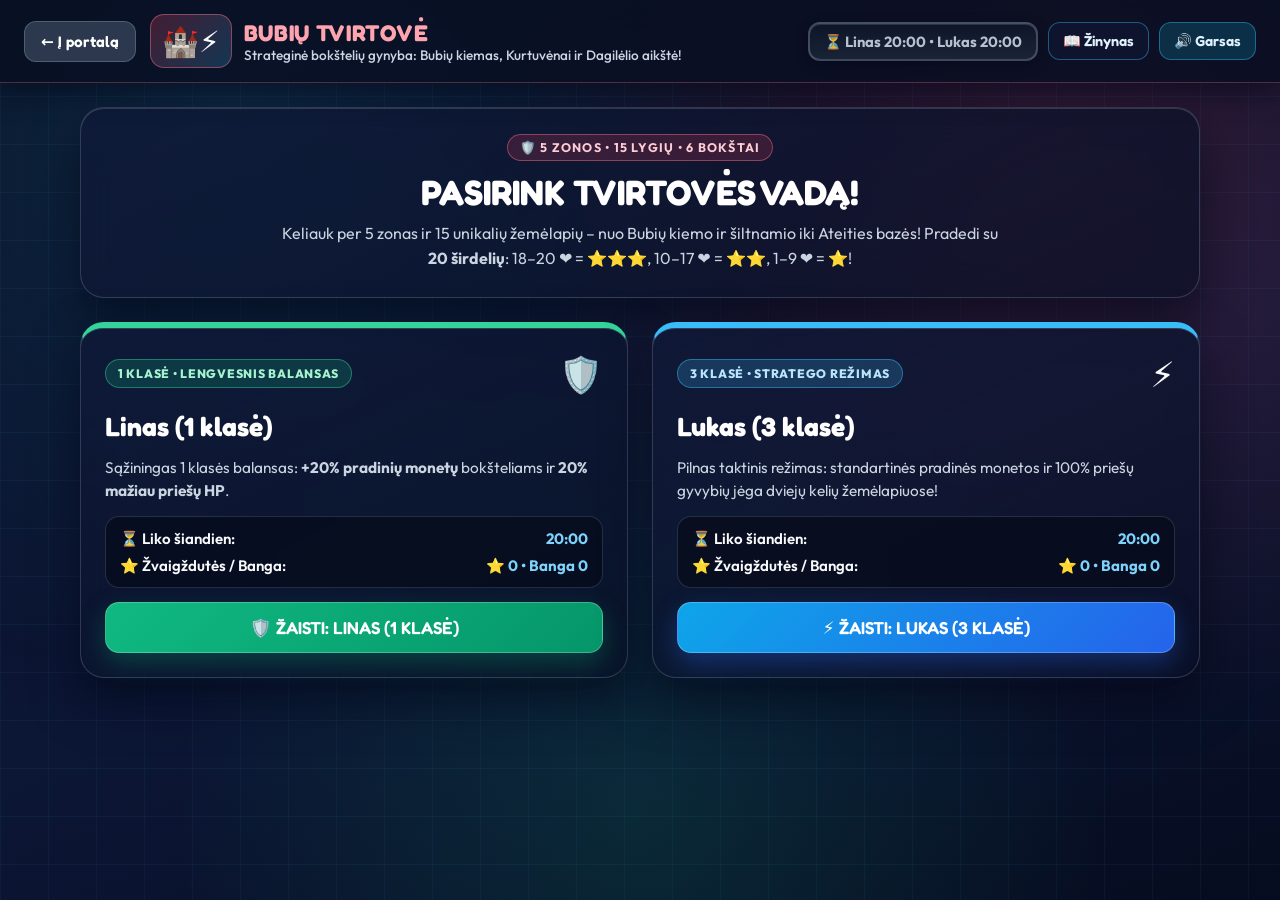
==== games/gynyba/index.html @ 4af69111 "Add illustrated SVG sprites for all towers and enemies, add manual Next button in edu tasks" ====
<!DOCTYPE html>
<html lang="lt">
<head>
  <meta charset="UTF-8" />
  <meta name="viewport" content="width=device-width, initial-scale=1.0" />
  <meta name="theme-color" content="#070d20" />
  <script>
    (function () {
      if (typeof window !== 'undefined' && window.location && /\/games\/gynyba$/i.test(window.location.pathname)) {
        window.location.replace(window.location.pathname + '/' + window.location.search + window.location.hash);
      }
    })();
  </script>
  <title>Bubių Tvirtovė – Bokštelių Gynyba</title>
  <link rel="preconnect" href="https://fonts.googleapis.com" />
  <link rel="preconnect" href="https://fonts.gstatic.com" crossorigin />
  <link href="https://fonts.googleapis.com/css2?family=Fredoka:wght@500;600;700&family=Outfit:wght@400;500;600;700;800&display=swap" rel="stylesheet" />
  <link rel="stylesheet" href="./style.css?v=20261121n" />
</head>
<body>
  <div class="td-bg-glow" aria-hidden="true"></div>

  <!-- ==================== VIRŠUTINĖ NAVIGACIJOS JUOSTA ==================== -->
  <header class="top-bar">
    <div class="top-bar-left">
      <a href="../../index.html" class="back-portal-btn">← Į portalą</a>
      <div class="game-brand">
        <span class="brand-icon" aria-hidden="true">🏰⚡</span>
        <div>
          <h1>BUBIŲ TVIRTOVĖ</h1>
          <span class="brand-sub">Strateginė bokštelių gynyba: Bubių kiemas, Kurtuvėnai ir Dagilėlio aikštė!</span>
        </div>
      </div>
    </div>

    <div class="top-bar-right">
      <div id="top-playtime-slot" class="top-playtime-slot"></div>
      <button id="btn-open-encyclopedia" class="top-action-pill" type="button" title="Atidaryti bokštų ir priešų žinyną">
        📖 Žinynas
      </button>
      <button id="btn-open-tech-top" class="top-action-pill tech-pill hidden" type="button" title="Atidaryti Išradimų medį">
        🔬 Išradimai (<span id="top-avail-stars">0</span>⭐)
      </button>
      <button id="btn-audio-toggle" class="audio-toggle-btn" type="button" aria-pressed="false" title="Įjungti arba išjungti garsą">
        🔊 Garsas
      </button>
      <div id="top-profile-pill" class="hud-pill hud-profile hidden">
        <span id="ui-active-profile">👤 Linas (1 klasė)</span>
      </div>
      <button id="btn-switch-profile" class="switch-profile-btn hidden" type="button">
        Keisti žaidėją
      </button>
    </div>
  </header>

  <main class="td-container">
    <div id="boot-error-banner" class="boot-error-banner hidden" role="alert"></div>
    <!-- ==================== 1. PROFILIO PASIRINKIMO EKRANAS ==================== -->
    <section id="screen-profiles" class="profiles-screen">
      <div class="hero-card glass-panel">
        <span class="hero-kicker">🛡️ 5 ZONOS • 15 LYGIŲ • 6 BOKŠTAI</span>
        <h2>PASIRINK TVIRTOVĖS VADĄ!</h2>
        <p class="hero-desc">
          Keliauk per 5 zonas ir 15 unikalių žemėlapių – nuo Bubių kiemo ir šiltnamio iki Ateities bazės!
          Pradedi su <strong>20 širdelių</strong>: 18–20 ❤️ = ⭐⭐⭐, 10–17 ❤️ = ⭐⭐, 1–9 ❤️ = ⭐!
        </p>
      </div>

      <div class="profiles-grid">
        <!-- LINAS (1 KLASĖ) -->
        <article class="profile-card card-linas glass-panel">
          <div class="profile-card-head">
            <span class="profile-chip chip-linas">1 KLASĖ • LENGVESNIS BALANSAS</span>
            <span class="profile-avatar" aria-hidden="true">🛡️</span>
          </div>
          <h3>Linas (1 klasė)</h3>
          <p class="profile-desc">
            Sąžiningas 1 klasės balansas: <strong>+20% pradinių monetų</strong> bokšteliams ir <strong>20% mažiau priešų HP</strong>.
          </p>
          <div class="profile-stats">
            <div class="stat-row">
              <span>⏳ Liko šiandien:</span>
              <strong id="linas-time-left">20:00</strong>
            </div>
            <div class="stat-row">
              <span>⭐ Žvaigždutės / Banga:</span>
              <strong id="linas-save-stats">⭐ 0 • Banga 0</strong>
            </div>
          </div>
          <button id="btn-select-linas" class="select-profile-btn btn-linas" type="button">
            🛡️ ŽAISTI: LINAS (1 KLASĖ)
          </button>
        </article>

        <!-- LUKAS (3 KLASĖ) -->
        <article class="profile-card card-lukas glass-panel">
          <div class="profile-card-head">
            <span class="profile-chip chip-lukas">3 KLASĖ • STRATEGO REŽIMAS</span>
            <span class="profile-avatar" aria-hidden="true">⚡</span>
          </div>
          <h3>Lukas (3 klasė)</h3>
          <p class="profile-desc">
            Pilnas taktinis režimas: standartinės pradinės monetos ir 100% priešų gyvybių jėga dviejų kelių žemėlapiuose!
          </p>
          <div class="profile-stats">
            <div class="stat-row">
              <span>⏳ Liko šiandien:</span>
              <strong id="lukas-time-left">20:00</strong>
            </div>
            <div class="stat-row">
              <span>⭐ Žvaigždutės / Banga:</span>
              <strong id="lukas-save-stats">⭐ 0 • Banga 0</strong>
            </div>
          </div>
          <button id="btn-select-lukas" class="select-profile-btn btn-lukas" type="button">
            ⚡ ŽAISTI: LUKAS (3 KLASĖ)
          </button>
        </article>
      </div>
    </section>

    <!-- ==================== 2. KAMPANIJOS PASAULIO ŽEMĖLAPIS (15 LYGIŲ) ==================== -->
    <section id="screen-campaign" class="campaign-screen hidden">
      <div class="campaign-header glass-panel">
        <div>
          <span class="hero-kicker">🗺️ KAMPANIJOS ŽEMĖLAPIS • 5 ZONOS • 15 LYGIŲ</span>
          <h2>KELIONĖ NUO BUBIŲ KIEMO IKI ATEITIES BAZĖS</h2>
          <p class="campaign-sub">
            Įveik lygį ir atrakink naują kelio etapą įveikęs <strong>Žinių Vartus</strong>! Kiekvienos zonos 3-iajame lygyje laukia Bosas.
          </p>
        </div>
        <div class="campaign-summary-pills">
          <span class="battle-stat">⭐ Žvaigždutės: <strong id="campaign-total-stars">0 / 45</strong></span>
          <span class="battle-stat">🔓 Atrakinta: <strong id="campaign-unlocked-count">1 / 15</strong></span>
          <button id="btn-open-tech-tree" class="campaign-action-btn tech-btn" type="button">
            🔬 Išradimų medis (<span id="campaign-avail-stars">0</span> ⭐)
          </button>
          <button id="btn-open-encyclopedia-camp" class="campaign-action-btn" type="button">
            📖 Žinynas
          </button>
        </div>
      </div>

      <div id="campaign-zones-bar" class="campaign-zones-bar"></div>

      <div class="campaign-map-panel glass-panel">
        <div id="campaign-journey-map" class="campaign-journey-map">
          <svg id="campaign-svg-road" class="campaign-svg-road" viewBox="0 0 1000 520" preserveAspectRatio="none" aria-hidden="true">
            <defs>
              <linearGradient id="campRoadGrad" x1="0" y1="0" x2="1000" y2="0" gradientUnits="userSpaceOnUse">
                <stop offset="0%" stop-color="#4ade80"/>
                <stop offset="28%" stop-color="#38bdf8"/>
                <stop offset="52%" stop-color="#34d399"/>
                <stop offset="76%" stop-color="#fb7185"/>
                <stop offset="100%" stop-color="#fbbf24"/>
              </linearGradient>
            </defs>
            <!-- Zonos foninės sritys -->
            <rect x="0" y="0" width="225" height="520" fill="rgba(34, 197, 94, 0.08)"/>
            <rect x="225" y="0" width="215" height="520" fill="rgba(56, 189, 248, 0.08)"/>
            <rect x="440" y="0" width="210" height="520" fill="rgba(16, 185, 129, 0.08)"/>
            <rect x="650" y="0" width="185" height="520" fill="rgba(244, 63, 94, 0.08)"/>
            <rect x="835" y="0" width="165" height="520" fill="rgba(251, 191, 36, 0.09)"/>
            <path id="campaign-road-shadow" fill="none" stroke="rgba(2, 6, 23, 0.65)" stroke-width="18" stroke-linecap="round" stroke-linejoin="round"/>
            <path id="campaign-road-line" fill="none" stroke="url(#campRoadGrad)" stroke-width="8" stroke-linecap="round" stroke-linejoin="round" stroke-dasharray="14 10"/>
          </svg>
          <div id="campaign-nodes-layer" class="campaign-nodes-layer"></div>
        </div>
      </div>
    </section>

    <!-- ==================== 3. TAKTINIS ŽAIDIMO EKRANAS ==================== -->
    <section id="screen-game" class="game-screen hidden">
      <!-- Navigacija į kampaniją ir gyvas HUD -->
      <div class="map-selector-bar glass-panel">
        <div class="map-tabs">
          <button id="btn-back-campaign" class="secondary-action-btn" type="button">
            🗺️ Kampanijos žemėlapis
          </button>
          <span id="ui-active-level-badge" class="zone-active-chip">1 Zona • 6 bangos</span>
        </div>

        <div class="battle-hud">
          <span class="battle-stat stat-hearts" title="Likę širdelės ir žvaigždučių prognozė">
            ❤️ <strong id="hud-hearts">20</strong>/<span id="hud-max-hearts">20</span> <span id="hud-stars-preview">⭐⭐⭐</span>
          </span>
          <span class="battle-stat stat-coins">
            🪙 <strong id="hud-coins">240</strong>
          </span>
          <span class="battle-stat stat-wave">
            🌊 Banga: <strong id="hud-wave">0 / 6</strong>
          </span>
        </div>
      </div>

      <!-- Taktinė arena -->
      <div class="tactical-workspace glass-panel">
        <div class="workspace-header">
          <div>
            <div class="title-badge-row">
              <h2 id="map-title">🏡 Bubių kiemas</h2>
              <span id="ui-profile-balance-badge" class="balance-chip">1 kl. balansas</span>
            </div>
            <p id="map-subtitle" class="map-subtitle">
              Paspausk ant pažymėtos statybos aikštelės (+), kad pasirinktum bokštelį ir matytum jo veikimo spindulį!
            </p>
          </div>

          <div class="wave-actions">
            <button id="btn-speed-toggle" class="control-pill-btn" type="button" title="Perjungti žaidimo greitį 1x arba 2x">
              ⏩ 1x
            </button>
            <button id="btn-pause-toggle" class="control-pill-btn" type="button" title="Pristabdyti arba tęsti kovą">
              ⏸ Pauzė
            </button>
            <button id="btn-restart-map" class="secondary-action-btn" type="button" title="Pradėti šį žemėlapį iš naujo">
              🔄 Iš naujo
            </button>
            <button id="btn-call-wave" class="primary-wave-btn" type="button">
              <span id="ui-call-wave-label">🔔 Kviesti bangą dabar!</span>
              <span id="ui-early-wave-bonus" class="early-bonus-pill hidden">+0 🪙</span>
            </button>
          </div>
        </div>

        <!-- Drobė su iškylančiais statybos ir bokšto valdymo meniu -->
        <div id="canvas-frame" class="canvas-frame">
          <canvas id="gynyba-canvas" width="900" height="500" aria-label="Bubių Tvirtovės taktinis žemėlapis"></canvas>

          <!-- Bangos peržiūros kortelė (paspaudus / užvedus ant ikonos kelio pradžioje) -->
          <div id="wave-preview-card" class="wave-preview-card hidden" role="region" aria-label="Būsimos bangos sudėtis">
            <div class="floating-menu-head">
              <span id="wave-preview-headline">⚠️ Ateina skraidančios širšės!</span>
              <button id="btn-close-wave-preview" class="menu-close-x" type="button" aria-label="Uždaryti">✕</button>
            </div>
            <div id="wave-preview-list" class="wave-preview-list"></div>
          </div>

          <!-- Kompaktiškas radialinis statybos meniu ant tuščios aikštelės -->
          <div id="pad-build-menu" class="floating-pad-menu hidden" role="dialog" aria-label="Bokštelio statyba">
            <div class="floating-menu-head">
              <span>🏗️ Statyti bokštelį</span>
              <button id="btn-close-build-menu" class="menu-close-x" type="button" aria-label="Uždaryti">✕</button>
            </div>
            <div id="pad-build-options" class="radial-build-grid"></div>
          </div>

          <!-- Bokštelio inspektorius: taikymo prioritetai, tobulinimas ir pardavimas (75%) -->
          <div id="tower-inspector-menu" class="floating-pad-menu inspector-menu hidden" role="dialog" aria-label="Bokštelio valdymas">
            <div class="floating-menu-head">
              <span id="inspector-tower-title">🔦 Lazerio bokštas • Lyg. 1</span>
              <button id="btn-close-inspector" class="menu-close-x" type="button" aria-label="Uždaryti">✕</button>
            </div>

            <div id="inspector-tower-stats" class="inspector-stats-line">
              Žala: 22 • Spindulys: 155 • Greitis: 0.45s
            </div>

            <div class="priority-section">
              <span class="priority-heading">🎯 Taikymo prioritetas:</span>
              <div id="inspector-priority-grid" class="priority-grid"></div>
            </div>

            <div id="inspector-evolutions-box" class="evolutions-section hidden">
              <span class="priority-heading">✨ 4-ojo lygio evoliucija (pasirink 1 iš 2):</span>
              <div id="inspector-evolutions-grid" class="evolutions-grid"></div>
            </div>

            <button id="btn-rally-point" class="insp-btn insp-rally hidden" type="button">
              🚩 Keisti budėjimo tašką (Rally Point)
            </button>

            <div class="inspector-actions">
              <button id="btn-upgrade-tower" class="insp-btn insp-upgrade" type="button">
                ⬆️ Tobulinti (65 🪙)
              </button>
              <button id="btn-smart-upgrade" class="insp-btn insp-smart hidden" type="button">
                🧠 Nemokamas patobulinimas (1 uždavinys)
              </button>
              <button id="btn-sell-tower" class="insp-btn insp-sell" type="button">
                💰 Parduoti (+53 🪙)
              </button>
            </div>
          </div>

          <!-- Žemėlapio pabaigos (Pergalės / Pralaimėjimo) langas -->
          <div id="battle-result-overlay" class="battle-result-overlay hidden" role="dialog" aria-modal="true">
            <div class="battle-result-card">
              <div id="result-icon" class="result-icon" aria-hidden="true">🏆</div>
              <h3 id="result-title">TVIRTOVĖ APGINTA!</h3>
              <div id="result-stars" class="result-stars">⭐⭐⭐</div>
              <p id="result-desc" class="result-desc">
                Išsaugojai 20 / 20 širdelių ir uždirbai 3 žvaigždutes!
              </p>
              <div class="result-actions">
                <button id="btn-result-replay" class="secondary-action-btn" type="button">
                  🔄 Žaisti dar kartą
                </button>
                <button id="btn-result-campaign" class="secondary-action-btn" type="button">
                  🗺️ Į kampaniją
                </button>
                <button id="btn-result-next-level" class="primary-wave-btn hidden" type="button">
                  🔓 Kitas lygis →
                </button>
              </div>
            </div>
          </div>
        </div>

        <!-- Apatinė trumpa atmintinė / legenda -->
        <div class="td-legend-bar">
          <span>💡 <strong>Aikštelės (+):</strong> paspausk aikštelę, pasirink bokštą ir pamatysi tikslų šūvio spindulį.</span>
          <span>🎯 <strong>Prioritetai:</strong> Pirmas • Stipriausias • Paskutinis • Arčiausias.</span>
          <span>💰 <strong>Ekonomika:</strong> pardavus grįžta 75% monetų • ankstyva banga duoda premiją!</span>
        </div>
      </div>
    </section>
  </main>

  <!-- ==================== IŠRADIMŲ MEDIS (STAR UPGRADES TECH TREE) ==================== -->
  <div id="tech-tree-modal" class="feature-modal hidden" role="dialog" aria-modal="true" aria-labelledby="tech-modal-title">
    <div class="feature-modal-card glass-panel">
      <div class="floating-menu-head">
        <span class="kg-badge">🔬 IŠRADIMŲ MEDIS</span>
        <button id="btn-close-tech-modal" class="menu-close-x" type="button" aria-label="Uždaryti">✕</button>
      </div>
      <div class="feature-modal-toprow">
        <div>
          <h3 id="tech-modal-title">Nuolatiniai Tvirtovės išradimai</h3>
          <p class="kg-subtitle">Uždirbk žvaigždutes lygiuose ir sustiprink savo armiją. Bet kada gali nemokamai perstatyti!</p>
        </div>
        <div class="tech-stars-box">
          <span class="battle-stat">⭐ Laisva: <strong id="tech-avail-stars">0</strong></span>
          <button id="btn-reset-tech-stars" class="reset-stars-btn" type="button">
            🔄 Perstatyti žvaigždutes
          </button>
        </div>
      </div>
      <div id="tech-tree-grid" class="tech-grid"></div>
    </div>
  </div>

  <!-- ==================== ENCIKLOPEDIJA (BOKŠTŲ IR PRIEŠŲ ŽINYNAS) ==================== -->
  <div id="encyclopedia-modal" class="feature-modal hidden" role="dialog" aria-modal="true" aria-labelledby="ency-modal-title">
    <div class="feature-modal-card feature-modal-wide glass-panel">
      <div class="floating-menu-head">
        <span class="kg-badge">📖 BUBIŲ TVIRTOVĖS ŽINYNAS</span>
        <button id="btn-close-ency-modal" class="menu-close-x" type="button" aria-label="Uždaryti">✕</button>
      </div>
      <div class="feature-modal-toprow">
        <div>
          <h3 id="ency-modal-title">Bokštelių ir priešų enciklopedija</h3>
          <p class="kg-subtitle">Išstudijuok kiekvieno bokštelio stiprybes ir sutiktų priešų silpnąsias vietas!</p>
        </div>
        <div class="ency-tabs">
          <button id="btn-ency-tab-towers" class="ency-tab-btn active" type="button">🏰 Bokšteliai (6)</button>
          <button id="btn-ency-tab-enemies" class="ency-tab-btn" type="button">👾 Priešai ir Bosai (15)</button>
        </div>
      </div>
      <div id="encyclopedia-content" class="encyclopedia-grid"></div>
    </div>
  </div>

  <!-- ==================== ŽINIŲ VARTŲ / PROTINGO PATOBULINIMO MODALAS ==================== -->
  <div id="knowledge-gate-modal" class="knowledge-gate-modal hidden" role="dialog" aria-modal="true" aria-labelledby="kg-title">
    <div class="knowledge-gate-card glass-panel">
      <div class="floating-menu-head">
        <span id="kg-badge" class="kg-badge">🔐 ŽINIŲ VARTAI</span>
        <button id="btn-close-kg" class="menu-close-x" type="button" aria-label="Uždaryti">✕</button>
      </div>
      <div class="kg-status-row">
        <span id="kg-category-badge" class="kg-pill kg-cat-pill">🕒 Laikrodis</span>
        <span id="kg-remaining-pill" class="kg-pill kg-rem-pill">Liko: 3 užd.</span>
        <span id="kg-mistakes-pill" class="kg-pill kg-err-pill hidden">Klaidos: 0</span>
      </div>
      <h3 id="kg-title">Atrakink naują lygį!</h3>
      <p id="kg-subtitle" class="kg-subtitle">Išspręsk užduotį, kad atvertum kelią į priekį:</p>
      <div class="kg-visual-wrap">
        <canvas id="kg-visual-canvas" width="320" height="148" aria-label="Užduoties iliustracija"></canvas>
      </div>
      <div id="kg-question" class="kg-question">8 + 7 = ?</div>
      <div id="kg-penalty-banner" class="kg-penalty-banner hidden"></div>
      <div id="kg-options" class="kg-options"></div>
      <div id="kg-explanation-box" class="kg-explanation-box hidden"></div>
      <div id="kg-feedback" class="kg-feedback hidden"></div>
      <button id="btn-kg-next" class="kg-next-btn hidden" type="button">Kitas uždavinys →</button>
    </div>
  </div>

  <script type="module" src="./js/main.js?v=20261121n"></script>
</body>
</html>
---- games/gynyba/style.css ----
/* ==================== BUBIŲ TVIRTOVĖ (TOWER DEFENSE GLASSMORPHISM STILIUS) ==================== */
:root {
  --bg-deep: #050a1b;
  --bg-mid: #0c1736;
  --glass-bg: rgba(13, 22, 48, 0.74);
  --glass-border: rgba(148, 163, 184, 0.24);
  --text-main: #f8fafc;
  --text-soft: #cbd5e1;
  --accent-cyan: #38bdf8;
  --accent-rose: #fb7185;
  --accent-emerald: #34d399;
  --accent-amber: #fbbf24;
}

* {
  box-sizing: border-box;
  margin: 0;
  padding: 0;
}

button,
a {
  touch-action: manipulation;
  -webkit-tap-highlight-color: transparent;
}

body {
  min-height: 100vh;
  font-family: 'Outfit', system-ui, -apple-system, sans-serif;
  color: var(--text-main);
  background:
    radial-gradient(circle at 18% 12%, rgba(56, 189, 248, 0.16), transparent 44%),
    radial-gradient(circle at 82% 20%, rgba(244, 63, 94, 0.18), transparent 44%),
    radial-gradient(circle at 50% 90%, rgba(16, 185, 129, 0.14), transparent 45%),
    linear-gradient(160deg, var(--bg-deep) 0%, var(--bg-mid) 56%, #060c1f 100%);
  background-attachment: fixed;
  overflow-x: hidden;
}

.td-bg-glow {
  position: fixed;
  inset: 0;
  pointer-events: none;
  background-image:
    linear-gradient(to right, rgba(56, 189, 248, 0.06) 1px, transparent 1px),
    linear-gradient(to bottom, rgba(56, 189, 248, 0.06) 1px, transparent 1px);
  background-size: 48px 48px;
  z-index: 0;
}

.hidden {
  display: none !important;
  pointer-events: none !important;
}

.boot-error-banner {
  margin: 0 0 14px;
  padding: 12px 16px;
  border-radius: 14px;
  border: 1px solid rgba(255, 107, 139, 0.55);
  background: rgba(127, 29, 49, 0.85);
  color: #ffe4e6;
  font-weight: 700;
  font-size: 0.95rem;
  box-shadow: 0 10px 26px rgba(0, 0, 0, 0.35);
}

.glass-panel {
  background: linear-gradient(155deg, rgba(15, 25, 56, 0.78), rgba(9, 15, 36, 0.68));
  backdrop-filter: blur(18px);
  -webkit-backdrop-filter: blur(18px);
  border: 1.5px solid rgba(148, 163, 184, 0.28);
  box-shadow:
    0 22px 48px rgba(2, 6, 23, 0.62),
    inset 0 1px 0 rgba(255, 255, 255, 0.16);
}

/* ==================== VIRŠUTINĖ JUOSTA ==================== */
.top-bar {
  position: relative;
  z-index: 5;
  display: flex;
  align-items: center;
  justify-content: space-between;
  flex-wrap: wrap;
  gap: 14px;
  padding: 14px 24px;
  background: rgba(9, 15, 34, 0.84);
  backdrop-filter: blur(14px);
  border-bottom: 1.5px solid rgba(251, 113, 133, 0.3);
  box-shadow: 0 10px 28px rgba(2, 6, 23, 0.52);
}

.top-bar-left {
  display: flex;
  align-items: center;
  flex-wrap: wrap;
  gap: 14px;
}

.back-portal-btn {
  display: inline-flex;
  align-items: center;
  gap: 6px;
  text-decoration: none;
  padding: 10px 16px;
  border-radius: 12px;
  background: rgba(51, 65, 85, 0.85);
  border: 1.5px solid rgba(148, 163, 184, 0.35);
  color: #ffffff;
  font-family: 'Fredoka', system-ui, sans-serif;
  font-size: 0.96rem;
  font-weight: 600;
  transition: transform 0.14s ease, background 0.14s ease;
}

.back-portal-btn:hover {
  transform: translateY(-2px);
  background: rgba(71, 85, 105, 0.95);
}

.game-brand {
  display: flex;
  align-items: center;
  gap: 12px;
}

.brand-icon {
  font-size: 1.85rem;
  padding: 7px 11px;
  border-radius: 14px;
  background: linear-gradient(135deg, rgba(244, 63, 94, 0.25), rgba(56, 189, 248, 0.22));
  border: 1px solid rgba(251, 113, 133, 0.45);
}

.game-brand h1 {
  font-family: 'Fredoka', system-ui, sans-serif;
  font-size: 1.42rem;
  letter-spacing: 0.03em;
  color: #fda4af;
}

.brand-sub {
  display: block;
  font-size: 0.85rem;
  color: var(--text-soft);
  font-weight: 500;
}

.top-bar-right {
  display: flex;
  align-items: center;
  flex-wrap: wrap;
  gap: 10px;
}

.hud-pill {
  padding: 8px 14px;
  border-radius: 12px;
  background: rgba(15, 23, 48, 0.85);
  border: 1.5px solid rgba(56, 189, 248, 0.4);
  font-weight: 700;
  font-size: 0.92rem;
  color: #e0f2fe;
}

.switch-profile-btn {
  padding: 9px 14px;
  border-radius: 12px;
  border: 1.5px solid rgba(148, 163, 184, 0.35);
  background: rgba(30, 41, 59, 0.9);
  color: #f8fafc;
  font-family: 'Fredoka', system-ui, sans-serif;
  font-size: 0.9rem;
  cursor: pointer;
  transition: transform 0.14s ease, border-color 0.14s ease;
}

.switch-profile-btn:hover {
  transform: translateY(-1px);
  border-color: var(--accent-cyan);
}

.audio-toggle-btn {
  padding: 9px 14px;
  border-radius: 12px;
  border: 1.5px solid rgba(56, 189, 248, 0.42);
  background: rgba(14, 116, 144, 0.32);
  color: #e0f2fe;
  font-family: 'Fredoka', system-ui, sans-serif;
  font-size: 0.9rem;
  font-weight: 600;
  cursor: pointer;
  transition: transform 0.14s ease, border-color 0.14s ease, background 0.14s ease;
}

.audio-toggle-btn:hover {
  transform: translateY(-1px);
  border-color: var(--accent-cyan);
}

.audio-toggle-btn.is-muted {
  border-color: rgba(148, 163, 184, 0.35);
  background: rgba(30, 41, 59, 0.85);
  color: #94a3b8;
}

.top-action-pill {
  padding: 9px 14px;
  border-radius: 12px;
  border: 1.5px solid rgba(56, 189, 248, 0.42);
  background: rgba(15, 23, 48, 0.86);
  color: #e0f2fe;
  font-family: 'Fredoka', system-ui, sans-serif;
  font-size: 0.9rem;
  font-weight: 600;
  cursor: pointer;
  transition: transform 0.14s ease, border-color 0.14s ease, background 0.14s ease;
}

.top-action-pill:hover {
  transform: translateY(-1px);
  border-color: #fde047;
  background: rgba(30, 41, 59, 0.95);
}

.top-action-pill.tech-pill {
  border-color: rgba(250, 204, 21, 0.52);
  background: rgba(120, 53, 15, 0.42);
  color: #fef08a;
}

/* ==================== KONTEINERIS ==================== */
.td-container {
  position: relative;
  z-index: 2;
  max-width: 1160px;
  margin: 0 auto;
  padding: 24px 20px 54px;
}

/* ==================== 1. PROFILIŲ EKRANAS ==================== */
.hero-card {
  border-radius: 24px;
  padding: 26px 24px;
  text-align: center;
  margin-bottom: 24px;
}

.hero-kicker {
  display: inline-block;
  padding: 5px 12px;
  border-radius: 999px;
  background: rgba(244, 63, 94, 0.18);
  border: 1px solid rgba(251, 113, 133, 0.45);
  color: #fecdd3;
  font-size: 0.78rem;
  font-weight: 700;
  letter-spacing: 0.1em;
  margin-bottom: 10px;
}

.hero-card h2 {
  font-family: 'Fredoka', system-ui, sans-serif;
  font-size: clamp(1.5rem, 3vw, 2.2rem);
  color: #ffffff;
  margin-bottom: 8px;
}

.hero-desc {
  max-width: 720px;
  margin: 0 auto;
  color: var(--text-soft);
  font-size: 1rem;
  line-height: 1.55;
}

.profiles-grid {
  display: grid;
  grid-template-columns: repeat(2, minmax(0, 1fr));
  gap: 24px;
}

.profile-card {
  border-radius: 24px;
  padding: 24px;
  display: flex;
  flex-direction: column;
  gap: 14px;
  transition: transform 0.18s ease, border-color 0.18s ease;
}

.profile-card:hover {
  transform: translateY(-4px);
}

.card-linas {
  border-top: 6px solid var(--accent-emerald);
}

.card-lukas {
  border-top: 6px solid var(--accent-cyan);
}

.profile-card-head {
  display: flex;
  align-items: center;
  justify-content: space-between;
}

.profile-chip {
  padding: 6px 12px;
  border-radius: 999px;
  font-size: 0.76rem;
  font-weight: 800;
  letter-spacing: 0.06em;
}

.chip-linas {
  background: rgba(16, 185, 129, 0.2);
  border: 1px solid rgba(52, 211, 153, 0.45);
  color: #a7f3d0;
}

.chip-lukas {
  background: rgba(56, 189, 248, 0.2);
  border: 1px solid rgba(56, 189, 248, 0.45);
  color: #bae6fd;
}

.profile-avatar {
  font-size: 2.2rem;
}

.profile-card h3 {
  font-family: 'Fredoka', system-ui, sans-serif;
  font-size: 1.65rem;
  color: #ffffff;
}

.profile-desc {
  color: var(--text-soft);
  line-height: 1.5;
  font-size: 0.96rem;
}

.profile-stats {
  background: rgba(7, 12, 28, 0.76);
  border: 1px solid rgba(148, 163, 184, 0.22);
  border-radius: 14px;
  padding: 12px 14px;
  display: flex;
  flex-direction: column;
  gap: 8px;
}

.stat-row {
  display: flex;
  justify-content: space-between;
  font-size: 0.94rem;
  font-weight: 600;
}

.stat-row strong {
  color: #7dd3fc;
}

.select-profile-btn {
  margin-top: auto;
  width: 100%;
  padding: 14px 18px;
  border-radius: 14px;
  border: 1px solid rgba(255, 255, 255, 0.24);
  font-family: 'Fredoka', system-ui, sans-serif;
  font-size: 1.08rem;
  font-weight: 600;
  color: #ffffff;
  cursor: pointer;
  transition: transform 0.14s ease, filter 0.14s ease;
}

.select-profile-btn:hover {
  transform: translateY(-2px);
  filter: brightness(1.08);
}

.btn-linas {
  background: linear-gradient(135deg, #10b981, #059669);
  box-shadow: 0 10px 24px rgba(5, 150, 105, 0.35);
}

.btn-lukas {
  background: linear-gradient(135deg, #0ea5e9, #2563eb);
  box-shadow: 0 10px 24px rgba(37, 99, 235, 0.35);
}

/* ==================== 2. TAKTINIS ŽAIDIMO EKRANAS ==================== */
.game-screen {
  display: flex;
  flex-direction: column;
  gap: 11px;
}

body.in-battle-mode .top-bar {
  padding: 8px 20px;
}

body.in-battle-mode .brand-sub {
  display: none;
}

body.in-battle-mode .td-container {
  max-width: 1440px;
  padding: 10px 16px 20px;
}

.map-selector-bar {
  border-radius: 16px;
  padding: 10px 16px;
  display: flex;
  align-items: center;
  justify-content: space-between;
  flex-wrap: wrap;
  gap: 10px;
}

.map-tabs {
  display: flex;
  flex-wrap: wrap;
  gap: 8px;
}

.map-tab-btn {
  padding: 9px 14px;
  border-radius: 12px;
  border: 1.5px solid rgba(148, 163, 184, 0.28);
  background: rgba(15, 23, 42, 0.85);
  color: #cbd5e1;
  font-family: 'Fredoka', system-ui, sans-serif;
  font-size: 0.92rem;
  cursor: pointer;
  transition: transform 0.12s ease, border-color 0.15s ease, background 0.15s ease;
}

.map-tab-btn:hover {
  transform: translateY(-1px);
  border-color: rgba(56, 189, 248, 0.6);
}

.map-tab-btn.active {
  background: linear-gradient(135deg, #e11d48, #be123c);
  border-color: #fda4af;
  color: #ffffff;
}

.battle-hud {
  display: flex;
  align-items: center;
  flex-wrap: wrap;
  gap: 10px;
}

.battle-stat {
  display: inline-flex;
  align-items: center;
  gap: 6px;
  padding: 7px 13px;
  border-radius: 12px;
  background: rgba(7, 13, 32, 0.72);
  backdrop-filter: blur(12px);
  -webkit-backdrop-filter: blur(12px);
  border: 1px solid rgba(148, 163, 184, 0.3);
  box-shadow: inset 0 1px 0 rgba(255, 255, 255, 0.1);
  font-family: 'Fredoka', 'Outfit', system-ui, sans-serif;
  font-size: 0.94rem;
  font-weight: 600;
}

.stat-hearts strong {
  color: #fb7185;
}

.stat-coins strong {
  color: #fde047;
}

.stat-wave strong {
  color: #7dd3fc;
}

.tactical-workspace {
  border-radius: 22px;
  padding: 13px 16px;
  display: flex;
  flex-direction: column;
  gap: 10px;
}

.workspace-header {
  display: flex;
  align-items: center;
  justify-content: space-between;
  flex-wrap: wrap;
  gap: 12px;
}

.title-badge-row {
  display: flex;
  align-items: center;
  flex-wrap: wrap;
  gap: 10px;
}

.workspace-header h2 {
  font-family: 'Fredoka', system-ui, sans-serif;
  font-size: 1.45rem;
  color: #ffffff;
}

.balance-chip {
  font-size: 0.78rem;
  font-weight: 700;
  padding: 4px 10px;
  border-radius: 999px;
  background: rgba(16, 185, 129, 0.16);
  border: 1px solid rgba(52, 211, 153, 0.45);
  color: #a7f3d0;
}

.balance-chip.is-lukas {
  background: rgba(56, 189, 248, 0.16);
  border-color: rgba(56, 189, 248, 0.45);
  color: #bae6fd;
}

.map-subtitle {
  color: var(--text-soft);
  font-size: 0.9rem;
  margin-top: 3px;
}

.wave-actions {
  display: flex;
  align-items: center;
  flex-wrap: wrap;
  gap: 8px;
}

.control-pill-btn,
.secondary-action-btn,
.primary-wave-btn {
  display: inline-flex;
  align-items: center;
  gap: 7px;
  padding: 10px 14px;
  border-radius: 12px;
  border: 1.5px solid rgba(255, 255, 255, 0.2);
  font-family: 'Fredoka', system-ui, sans-serif;
  font-size: 0.94rem;
  font-weight: 600;
  color: #ffffff;
  cursor: pointer;
  transition: transform 0.12s ease, filter 0.12s ease, border-color 0.15s ease;
}

.control-pill-btn {
  background: rgba(15, 23, 42, 0.9);
  border-color: rgba(56, 189, 248, 0.42);
}

.control-pill-btn.is-active {
  background: linear-gradient(135deg, #f59e0b, #d97706);
  border-color: #fde047;
  color: #ffffff;
}

.secondary-action-btn {
  background: rgba(51, 65, 85, 0.88);
}

.primary-wave-btn {
  background: linear-gradient(135deg, #0284c7, #2563eb);
  box-shadow: 0 8px 20px rgba(37, 99, 235, 0.35);
}

.primary-wave-btn:disabled {
  opacity: 0.5;
  cursor: not-allowed;
  transform: none !important;
}

.control-pill-btn:hover:not(:disabled),
.secondary-action-btn:hover:not(:disabled),
.primary-wave-btn:hover:not(:disabled) {
  transform: translateY(-1px);
  filter: brightness(1.08);
}

.early-bonus-pill {
  padding: 2px 8px;
  border-radius: 999px;
  background: rgba(250, 204, 21, 0.22);
  border: 1px solid rgba(250, 204, 21, 0.65);
  color: #fef08a;
  font-size: 0.82rem;
  font-weight: 700;
}

/* ==================== DROBĖ IR IŠKYLANTYS RADIALINIAI MENIU ==================== */
.canvas-frame {
  position: relative;
  width: 100%;
  max-width: min(100%, max(320px, calc((100vh - 205px) * 1.8)));
  margin: 0 auto;
  border-radius: 18px;
  overflow: hidden;
  border: 1.5px solid rgba(56, 189, 248, 0.42);
  background: #060b1c;
  box-shadow:
    0 20px 44px rgba(2, 6, 23, 0.72),
    0 0 28px rgba(56, 189, 248, 0.14);
}

#gynyba-canvas {
  display: block;
  width: 100%;
  height: auto;
  aspect-ratio: 900 / 500;
  cursor: pointer;
  touch-action: none;
  user-select: none;
  -webkit-user-select: none;
}

.floating-pad-menu {
  position: absolute;
  z-index: 15;
  width: 320px;
  max-width: calc(100% - 16px);
  max-height: calc(100% - 16px);
  overflow-y: auto;
  border-radius: 18px;
  padding: 12px;
  background: rgba(9, 15, 36, 0.94);
  backdrop-filter: blur(14px);
  -webkit-backdrop-filter: blur(14px);
  border: 1.5px solid rgba(56, 189, 248, 0.55);
  box-shadow: 0 18px 40px rgba(0, 0, 0, 0.78), 0 0 24px rgba(56, 189, 248, 0.22);
  color: #f8fafc;
}

.inspector-menu {
  width: 338px;
  border-color: rgba(250, 204, 21, 0.6);
}

.floating-menu-head {
  display: flex;
  align-items: center;
  justify-content: space-between;
  gap: 8px;
  margin-bottom: 10px;
  font-family: 'Fredoka', system-ui, sans-serif;
  font-size: 0.96rem;
  font-weight: 600;
  color: #e0f2fe;
}

.menu-close-x {
  width: 34px;
  height: 34px;
  border-radius: 10px;
  border: 1px solid rgba(148, 163, 184, 0.35);
  background: rgba(30, 41, 59, 0.9);
  color: #e2e8f0;
  cursor: pointer;
  font-weight: 700;
  font-size: 0.96rem;
}

.radial-build-grid {
  display: grid;
  grid-template-columns: repeat(2, minmax(0, 1fr));
  gap: 8px;
}

.build-option-btn {
  display: flex;
  flex-direction: column;
  align-items: center;
  justify-content: center;
  text-align: center;
  gap: 4px;
  min-height: 64px;
  padding: 10px 8px;
  border-radius: 12px;
  border: 1.5px solid rgba(148, 163, 184, 0.3);
  background: rgba(15, 23, 48, 0.9);
  color: #f8fafc;
  cursor: pointer;
  transition: transform 0.12s ease, border-color 0.14s ease, background 0.14s ease;
}

.build-option-btn:hover:not(:disabled) {
  transform: translateY(-2px);
  border-color: #38bdf8;
  background: rgba(14, 116, 144, 0.4);
}

.build-option-btn:disabled {
  opacity: 0.45;
  cursor: not-allowed;
}

.build-option-icon {
  font-size: 1.45rem;
}

.build-option-name {
  font-family: 'Fredoka', system-ui, sans-serif;
  font-size: 0.84rem;
  line-height: 1.15;
}

.build-option-meta {
  font-size: 0.74rem;
  color: #fde047;
  font-weight: 700;
}

.inspector-stats-line {
  font-size: 0.8rem;
  color: #cbd5e1;
  background: rgba(15, 23, 42, 0.85);
  border: 1px solid rgba(148, 163, 184, 0.22);
  border-radius: 10px;
  padding: 7px 10px;
  margin-bottom: 10px;
  font-weight: 600;
}

.priority-section {
  margin-bottom: 10px;
}

.priority-heading {
  display: block;
  font-size: 0.76rem;
  font-weight: 700;
  color: #7dd3fc;
  margin-bottom: 6px;
}

.priority-grid {
  display: grid;
  grid-template-columns: repeat(2, minmax(0, 1fr));
  gap: 6px;
}

.priority-btn {
  display: flex;
  align-items: center;
  justify-content: center;
  gap: 5px;
  min-height: 44px;
  padding: 9px 8px;
  border-radius: 10px;
  border: 1px solid rgba(148, 163, 184, 0.28);
  background: rgba(15, 23, 42, 0.85);
  color: #cbd5e1;
  font-family: inherit;
  font-size: 0.8rem;
  font-weight: 700;
  cursor: pointer;
}

.priority-btn.active {
  background: rgba(14, 116, 144, 0.55);
  border-color: #38bdf8;
  color: #ffffff;
  box-shadow: 0 0 12px rgba(56, 189, 248, 0.28);
}

.evolutions-section {
  margin-bottom: 10px;
}

.evolutions-grid {
  display: grid;
  grid-template-columns: repeat(2, minmax(0, 1fr));
  gap: 8px;
}

.evo-btn {
  display: flex;
  flex-direction: column;
  align-items: flex-start;
  text-align: left;
  gap: 4px;
  min-height: 60px;
  padding: 10px 10px;
  border-radius: 11px;
  border: 1.5px solid rgba(244, 114, 182, 0.52);
  background: linear-gradient(155deg, rgba(49, 20, 66, 0.92), rgba(15, 23, 48, 0.95));
  color: #f8fafc;
  cursor: pointer;
  transition: transform 0.12s ease, border-color 0.14s ease;
}

.evo-btn:hover:not(:disabled) {
  transform: translateY(-1px);
  border-color: #fde047;
}

.evo-btn:disabled {
  opacity: 0.45;
  cursor: not-allowed;
}

.evo-title {
  font-family: 'Fredoka', system-ui, sans-serif;
  font-size: 0.82rem;
  color: #fbcfe8;
}

.evo-cost {
  font-size: 0.74rem;
  font-weight: 700;
  color: #fde047;
}

.evo-desc {
  font-size: 0.7rem;
  line-height: 1.25;
  color: #cbd5e1;
}

.insp-rally {
  width: 100%;
  margin-bottom: 8px;
  background: linear-gradient(135deg, #16a34a, #15803d);
}

.inspector-actions {
  display: grid;
  grid-template-columns: repeat(2, minmax(0, 1fr));
  gap: 8px;
}

.insp-btn {
  min-height: 44px;
  padding: 11px 10px;
  border-radius: 11px;
  border: 1px solid rgba(255, 255, 255, 0.2);
  font-family: 'Fredoka', system-ui, sans-serif;
  font-size: 0.84rem;
  font-weight: 600;
  color: #ffffff;
  cursor: pointer;
}

.insp-upgrade {
  background: linear-gradient(135deg, #10b981, #059669);
}

.insp-upgrade:disabled {
  background: #334155;
  color: #94a3b8;
  cursor: not-allowed;
}

.insp-smart {
  background: linear-gradient(135deg, #2563eb, #4f46e5);
  box-shadow: 0 4px 12px rgba(59, 130, 246, 0.28);
}

.insp-smart:disabled {
  background: #334155;
  color: #94a3b8;
  box-shadow: none;
  cursor: not-allowed;
}

.inspector-actions:has(#btn-smart-upgrade:not(.hidden)) .insp-sell {
  grid-column: 1 / -1;
}

.insp-sell {
  background: linear-gradient(135deg, #e11d48, #be123c);
}

/* ==================== BANGOS PERŽIŪROS KORTELĖ ==================== */
.wave-preview-card {
  position: absolute;
  top: 14px;
  left: 14px;
  z-index: 18;
  width: 340px;
  max-width: calc(100% - 28px);
  border-radius: 16px;
  padding: 12px 14px;
  background: rgba(9, 15, 36, 0.95);
  backdrop-filter: blur(14px);
  -webkit-backdrop-filter: blur(14px);
  border: 1.5px solid rgba(250, 204, 21, 0.65);
  box-shadow: 0 18px 38px rgba(0, 0, 0, 0.78), 0 0 24px rgba(250, 204, 21, 0.22);
  color: #f8fafc;
}

.wave-preview-list {
  display: flex;
  flex-direction: column;
  gap: 7px;
}

.wave-preview-row {
  display: flex;
  flex-direction: column;
  gap: 2px;
  padding: 7px 9px;
  border-radius: 10px;
  background: rgba(15, 23, 48, 0.9);
  border: 1px solid rgba(148, 163, 184, 0.22);
}

.wave-preview-row-top {
  display: flex;
  align-items: center;
  justify-content: space-between;
  font-family: 'Fredoka', system-ui, sans-serif;
  font-size: 0.86rem;
  color: #ffffff;
}

.wave-preview-count {
  color: #fde047;
  font-weight: 700;
}

.wave-preview-tip {
  font-size: 0.74rem;
  line-height: 1.3;
  color: #cbd5e1;
}

/* ==================== REZULTATŲ LANGAS ==================== */
.battle-result-overlay {
  position: absolute;
  inset: 0;
  z-index: 25;
  display: flex;
  align-items: center;
  justify-content: center;
  padding: 20px;
  background: rgba(2, 6, 23, 0.82);
  backdrop-filter: blur(8px);
}

.battle-result-card {
  width: 100%;
  max-width: 420px;
  border-radius: 22px;
  padding: 26px 22px;
  background: linear-gradient(160deg, rgba(15, 23, 48, 0.96), rgba(9, 15, 34, 0.98));
  border: 2px solid rgba(56, 189, 248, 0.5);
  text-align: center;
  box-shadow: 0 24px 48px rgba(0, 0, 0, 0.72);
}

.result-icon {
  font-size: 3rem;
  margin-bottom: 8px;
}

.battle-result-card h3 {
  font-family: 'Fredoka', system-ui, sans-serif;
  font-size: 1.6rem;
  margin-bottom: 8px;
}

.result-stars {
  font-size: 2rem;
  letter-spacing: 6px;
  margin-bottom: 10px;
}

.result-desc {
  color: var(--text-soft);
  font-size: 0.96rem;
  line-height: 1.5;
  margin-bottom: 18px;
}

.result-actions {
  display: flex;
  flex-wrap: wrap;
  justify-content: center;
  gap: 10px;
}

.zone-active-chip {
  display: inline-flex;
  align-items: center;
  padding: 8px 13px;
  border-radius: 11px;
  background: rgba(15, 23, 48, 0.88);
  border: 1px solid rgba(56, 189, 248, 0.36);
  color: #bae6fd;
  font-weight: 700;
  font-size: 0.9rem;
}

/* ==================== KAMPANIJOS PASAULIO ŽEMĖLAPIS (15 LYGIŲ) ==================== */
.campaign-screen {
  display: flex;
  flex-direction: column;
  gap: 16px;
}

.campaign-header {
  border-radius: 22px;
  padding: 20px 22px;
  display: flex;
  align-items: center;
  justify-content: space-between;
  flex-wrap: wrap;
  gap: 16px;
}

.campaign-header h2 {
  font-family: 'Fredoka', system-ui, sans-serif;
  font-size: clamp(1.35rem, 2.5vw, 1.85rem);
  color: #ffffff;
  margin-bottom: 4px;
}

.campaign-sub {
  color: var(--text-soft);
  font-size: 0.94rem;
  max-width: 660px;
}

.campaign-summary-pills {
  display: flex;
  flex-wrap: wrap;
  gap: 10px;
}

.campaign-zones-bar {
  display: grid;
  grid-template-columns: repeat(5, minmax(0, 1fr));
  gap: 10px;
}

.campaign-zone-pill {
  padding: 10px 12px;
  border-radius: 14px;
  background: rgba(11, 19, 42, 0.85);
  border: 1.5px solid rgba(148, 163, 184, 0.24);
  display: flex;
  flex-direction: column;
  gap: 2px;
}

.campaign-zone-pill strong {
  font-family: 'Fredoka', system-ui, sans-serif;
  font-size: 0.86rem;
  color: #ffffff;
}

.campaign-zone-pill span {
  font-size: 0.74rem;
  color: var(--text-soft);
}

.campaign-map-panel {
  border-radius: 24px;
  padding: 16px;
  overflow-x: auto;
}

.campaign-journey-map {
  position: relative;
  width: 100%;
  min-width: 780px;
  height: 490px;
  border-radius: 18px;
  overflow: hidden;
  border: 1.5px solid rgba(56, 189, 248, 0.3);
  background:
    radial-gradient(circle at 12% 72%, rgba(34, 197, 94, 0.2), transparent 36%),
    radial-gradient(circle at 36% 52%, rgba(56, 189, 248, 0.2), transparent 36%),
    radial-gradient(circle at 58% 42%, rgba(16, 185, 129, 0.2), transparent 36%),
    radial-gradient(circle at 78% 48%, rgba(244, 63, 94, 0.2), transparent 34%),
    radial-gradient(circle at 92% 30%, rgba(251, 191, 36, 0.22), transparent 34%),
    linear-gradient(155deg, #071024 0%, #0b1938 100%);
}

.campaign-svg-road {
  position: absolute;
  inset: 0;
  width: 100%;
  height: 100%;
  pointer-events: none;
}

.campaign-nodes-layer {
  position: absolute;
  inset: 0;
}

.campaign-node {
  position: absolute;
  transform: translate(-50%, -50%);
  width: 76px;
  padding: 6px 5px;
  border-radius: 14px;
  border: 2px solid rgba(148, 163, 184, 0.45);
  background: rgba(9, 15, 36, 0.92);
  color: #f8fafc;
  display: flex;
  flex-direction: column;
  align-items: center;
  gap: 2px;
  cursor: pointer;
  transition: transform 0.14s ease, border-color 0.14s ease, box-shadow 0.14s ease;
  box-shadow: 0 10px 22px rgba(2, 6, 23, 0.72);
}

.campaign-node:hover:not(.is-locked) {
  transform: translate(-50%, -56%) scale(1.06);
  z-index: 6;
}

.campaign-node.is-unlocked {
  border-color: #38bdf8;
  box-shadow: 0 0 18px rgba(56, 189, 248, 0.35), 0 10px 22px rgba(2, 6, 23, 0.72);
}

.campaign-node.is-beaten {
  border-color: #4ade80;
}

.campaign-node.is-gate-ready {
  border-color: #fbbf24;
  background: rgba(66, 32, 6, 0.92);
  box-shadow: 0 0 18px rgba(251, 191, 36, 0.38);
}

.campaign-node.is-locked {
  opacity: 0.56;
  cursor: not-allowed;
}

.campaign-node.is-boss {
  border-width: 2.5px;
}

.node-num {
  font-family: 'Fredoka', system-ui, sans-serif;
  font-size: 0.94rem;
  font-weight: 700;
  line-height: 1.1;
}

.node-stars {
  font-size: 0.72rem;
  color: #fde047;
  letter-spacing: 1px;
}

.node-waves {
  font-size: 0.66rem;
  color: #cbd5e1;
  font-weight: 600;
}

/* ==================== ŽINIŲ VARTŲ MODALAS ==================== */
.knowledge-gate-modal {
  position: fixed;
  inset: 0;
  z-index: 950;
  display: flex;
  align-items: center;
  justify-content: center;
  padding: 20px;
  background: rgba(2, 6, 23, 0.85);
  backdrop-filter: blur(10px);
}

.knowledge-gate-card {
  width: 100%;
  max-width: 520px;
  border-radius: 22px;
  padding: 20px 22px;
  border-color: rgba(251, 191, 36, 0.55);
  text-align: center;
}

.kg-badge {
  color: #fde68a;
  font-weight: 800;
}

.kg-status-row {
  display: flex;
  flex-wrap: wrap;
  justify-content: center;
  gap: 8px;
  margin-bottom: 10px;
}

.kg-pill {
  padding: 4px 10px;
  border-radius: 999px;
  font-size: 0.78rem;
  font-weight: 700;
}

.kg-cat-pill {
  background: rgba(56, 189, 248, 0.16);
  border: 1px solid rgba(56, 189, 248, 0.45);
  color: #7dd3fc;
}

.kg-rem-pill {
  background: rgba(34, 197, 94, 0.16);
  border: 1px solid rgba(34, 197, 94, 0.45);
  color: #86efac;
}

.kg-err-pill {
  background: rgba(239, 68, 68, 0.2);
  border: 1px solid rgba(248, 113, 113, 0.55);
  color: #fca5a5;
}

.knowledge-gate-card h3 {
  font-family: 'Fredoka', system-ui, sans-serif;
  font-size: 1.32rem;
  margin-bottom: 4px;
}

.kg-subtitle {
  color: var(--text-soft);
  font-size: 0.9rem;
  margin-bottom: 10px;
}

.kg-visual-wrap {
  display: flex;
  justify-content: center;
  margin-bottom: 10px;
}

#kg-visual-canvas {
  width: 100%;
  max-width: 320px;
  height: auto;
  border-radius: 14px;
  border: 1px solid rgba(148, 163, 184, 0.25);
}

.kg-question {
  font-family: 'Fredoka', system-ui, sans-serif;
  font-size: 1.24rem;
  line-height: 1.35;
  color: #e0f2fe;
  padding: 12px 14px;
  border-radius: 14px;
  background: rgba(7, 12, 28, 0.88);
  border: 1.5px solid rgba(56, 189, 248, 0.4);
  margin-bottom: 12px;
}

.kg-penalty-banner {
  margin-bottom: 10px;
  padding: 9px 12px;
  border-radius: 12px;
  background: rgba(220, 38, 38, 0.22);
  border: 1.5px solid rgba(248, 113, 113, 0.65);
  color: #fecaca;
  font-weight: 700;
  font-size: 0.88rem;
}

.kg-options {
  display: grid;
  grid-template-columns: repeat(2, minmax(0, 1fr));
  gap: 10px;
}

.kg-options.kg-options-three {
  grid-template-columns: repeat(3, minmax(0, 1fr));
}

.kg-opt-btn {
  padding: 12px 10px;
  border-radius: 12px;
  border: 1.5px solid rgba(148, 163, 184, 0.35);
  background: rgba(15, 23, 48, 0.92);
  color: #ffffff;
  font-family: 'Fredoka', system-ui, sans-serif;
  font-size: 1.04rem;
  cursor: pointer;
  transition: transform 0.12s ease, border-color 0.14s ease, background 0.14s ease;
}

.kg-opt-btn:hover:not(:disabled) {
  transform: translateY(-2px);
  border-color: #38bdf8;
  background: rgba(14, 116, 144, 0.45);
}

.kg-opt-btn:disabled {
  cursor: default;
  opacity: 0.78;
}

.kg-opt-btn.kg-opt-correct {
  border-color: #4ade80;
  background: rgba(22, 163, 74, 0.45);
}

.kg-opt-btn.kg-opt-wrong {
  border-color: #f87171;
  background: rgba(220, 38, 38, 0.45);
}

.kg-explanation-box {
  margin-top: 12px;
  padding: 10px 12px;
  border-radius: 12px;
  background: rgba(14, 116, 144, 0.22);
  border: 1px solid rgba(56, 189, 248, 0.45);
  color: #e0f2fe;
  font-size: 0.88rem;
  line-height: 1.38;
  text-align: left;
}

.kg-feedback {
  margin-top: 10px;
  font-size: 0.92rem;
  font-weight: 700;
  color: #86efac;
}

.kg-next-btn {
  width: 100%;
  margin-top: 14px;
  padding: 13px 18px;
  border-radius: 14px;
  border: 2px solid rgba(167, 243, 208, 0.72);
  background: linear-gradient(135deg, #10b981, #0ea5e9);
  color: #ffffff;
  font-family: 'Fredoka', system-ui, sans-serif;
  font-size: 1.08rem;
  font-weight: 700;
  letter-spacing: 0.02em;
  cursor: pointer;
  box-shadow: 0 10px 24px rgba(14, 165, 233, 0.35);
  transition: transform 0.14s ease, box-shadow 0.14s ease, filter 0.14s ease;
}

.kg-next-btn:hover {
  transform: translateY(-2px);
  filter: brightness(1.07);
  box-shadow: 0 14px 28px rgba(16, 185, 129, 0.42);
}

.kg-next-btn:active {
  transform: translateY(0);
}

@media (max-width: 980px) {
  .campaign-zones-bar {
    grid-template-columns: repeat(2, minmax(0, 1fr));
  }
}

.td-legend-bar {
  display: flex;
  flex-wrap: wrap;
  justify-content: space-between;
  gap: 8px 16px;
  padding: 10px 14px;
  border-radius: 12px;
  background: rgba(7, 12, 28, 0.75);
  border: 1px solid rgba(148, 163, 184, 0.2);
  font-size: 0.84rem;
  color: var(--text-soft);
}

/* ==================== IŠRADIMŲ MEDIS IR ŽINYNAS ==================== */
.campaign-action-btn {
  min-height: 44px;
  padding: 10px 16px;
  border-radius: 12px;
  border: 1.5px solid rgba(56, 189, 248, 0.45);
  background: rgba(14, 116, 144, 0.35);
  color: #e0f2fe;
  font-family: 'Fredoka', system-ui, sans-serif;
  font-size: 0.94rem;
  font-weight: 600;
  cursor: pointer;
  transition: transform 0.14s ease, border-color 0.14s ease;
}

.campaign-action-btn:hover {
  transform: translateY(-2px);
  border-color: #fde047;
}

.campaign-action-btn.tech-btn {
  border-color: rgba(250, 204, 21, 0.6);
  background: linear-gradient(135deg, rgba(180, 83, 9, 0.55), rgba(146, 64, 14, 0.48));
  color: #fef08a;
}

.feature-modal {
  position: fixed;
  inset: 0;
  z-index: 940;
  display: flex;
  align-items: center;
  justify-content: center;
  padding: 16px;
  background: rgba(2, 6, 23, 0.84);
  backdrop-filter: blur(12px);
  -webkit-backdrop-filter: blur(12px);
}

.feature-modal-card {
  width: 100%;
  max-width: 780px;
  max-height: 88vh;
  overflow-y: auto;
  border-radius: 22px;
  padding: 20px 22px;
  border-color: rgba(56, 189, 248, 0.48);
}

.feature-modal-wide {
  max-width: 920px;
}

.feature-modal-toprow {
  display: flex;
  align-items: center;
  justify-content: space-between;
  flex-wrap: wrap;
  gap: 12px;
  margin-bottom: 16px;
}

.feature-modal-toprow h3 {
  font-family: 'Fredoka', system-ui, sans-serif;
  font-size: 1.38rem;
  margin-bottom: 4px;
}

.tech-stars-box {
  display: flex;
  align-items: center;
  flex-wrap: wrap;
  gap: 10px;
}

.reset-stars-btn {
  min-height: 44px;
  padding: 10px 14px;
  border-radius: 12px;
  border: 1.5px solid rgba(251, 113, 133, 0.52);
  background: rgba(159, 18, 57, 0.45);
  color: #fecdd3;
  font-family: 'Fredoka', system-ui, sans-serif;
  font-size: 0.9rem;
  font-weight: 600;
  cursor: pointer;
}

.reset-stars-btn:disabled {
  opacity: 0.45;
  cursor: not-allowed;
}

.tech-grid {
  display: grid;
  grid-template-columns: repeat(auto-fit, minmax(225px, 1fr));
  gap: 14px;
}

.tech-card {
  display: flex;
  flex-direction: column;
  gap: 8px;
  padding: 14px;
  border-radius: 16px;
  background: rgba(15, 23, 48, 0.85);
  border: 1.5px solid rgba(148, 163, 184, 0.28);
}

.tech-card.is-maxed {
  border-color: #fde047;
  box-shadow: 0 0 18px rgba(250, 204, 21, 0.16);
}

.tech-card-head {
  display: flex;
  align-items: center;
  justify-content: space-between;
  gap: 8px;
}

.tech-icon {
  font-size: 1.7rem;
}

.tech-rank-badge {
  padding: 3px 9px;
  border-radius: 999px;
  background: rgba(56, 189, 248, 0.18);
  border: 1px solid rgba(56, 189, 248, 0.45);
  color: #7dd3fc;
  font-size: 0.78rem;
  font-weight: 700;
}

.tech-card h4 {
  font-family: 'Fredoka', system-ui, sans-serif;
  font-size: 1.06rem;
  color: #ffffff;
}

.tech-card p {
  font-size: 0.86rem;
  color: var(--text-soft);
  line-height: 1.4;
}

.tech-buy-btn {
  margin-top: auto;
  min-height: 44px;
  padding: 10px 12px;
  border-radius: 11px;
  border: 1px solid rgba(255, 255, 255, 0.22);
  background: linear-gradient(135deg, #0ea5e9, #2563eb);
  color: #ffffff;
  font-family: 'Fredoka', system-ui, sans-serif;
  font-size: 0.92rem;
  font-weight: 600;
  cursor: pointer;
}

.tech-buy-btn.is-maxed {
  background: rgba(22, 163, 74, 0.35);
  border-color: #4ade80;
  color: #bbf7d0;
}

.tech-buy-btn:disabled {
  opacity: 0.5;
  cursor: not-allowed;
}

.ency-tabs {
  display: flex;
  gap: 8px;
  flex-wrap: wrap;
}

.ency-tab-btn {
  min-height: 44px;
  padding: 9px 15px;
  border-radius: 12px;
  border: 1.5px solid rgba(148, 163, 184, 0.35);
  background: rgba(15, 23, 42, 0.85);
  color: #cbd5e1;
  font-family: 'Fredoka', system-ui, sans-serif;
  font-size: 0.92rem;
  font-weight: 600;
  cursor: pointer;
}

.ency-tab-btn.active {
  background: linear-gradient(135deg, #2563eb, #4f46e5);
  border-color: #7dd3fc;
  color: #ffffff;
}

.encyclopedia-grid {
  display: grid;
  grid-template-columns: repeat(auto-fit, minmax(250px, 1fr));
  gap: 12px;
}

.ency-card {
  display: flex;
  flex-direction: column;
  gap: 7px;
  padding: 14px;
  border-radius: 15px;
  background: rgba(15, 23, 48, 0.86);
  border: 1.5px solid rgba(148, 163, 184, 0.28);
}

.ency-card.is-locked {
  opacity: 0.6;
  border-style: dashed;
}

.ency-card.is-boss {
  border-color: rgba(250, 204, 21, 0.55);
}

.ency-card-head {
  display: flex;
  align-items: center;
  gap: 10px;
}

.ency-icon {
  font-size: 1.7rem;
}

.ency-card-head h4 {
  font-family: 'Fredoka', system-ui, sans-serif;
  font-size: 1.04rem;
  color: #ffffff;
}

.ency-meta {
  font-size: 0.8rem;
  color: #7dd3fc;
  font-weight: 700;
}

.ency-desc {
  font-size: 0.85rem;
  color: var(--text-soft);
  line-height: 1.38;
}

.ency-tip {
  margin-top: auto;
  padding: 7px 9px;
  border-radius: 9px;
  background: rgba(14, 116, 144, 0.2);
  border: 1px solid rgba(56, 189, 248, 0.35);
  color: #e0f2fe;
  font-size: 0.8rem;
  line-height: 1.35;
}

@media (max-width: 1024px) {
  .td-container {
    padding: 12px 12px 28px;
  }

  .map-selector-bar {
    padding: 10px 12px;
  }

  .control-pill-btn,
  .secondary-action-btn,
  .primary-wave-btn {
    min-height: 44px;
  }
}

@media (max-width: 780px) {
  .profiles-grid {
    grid-template-columns: 1fr;
  }

  .td-container {
    padding: 12px 10px 28px;
  }

  .floating-pad-menu,
  .inspector-menu,
  .wave-preview-card {
    position: static;
    width: 100%;
    max-width: 100%;
    max-height: none;
    margin-top: 10px;
  }
}
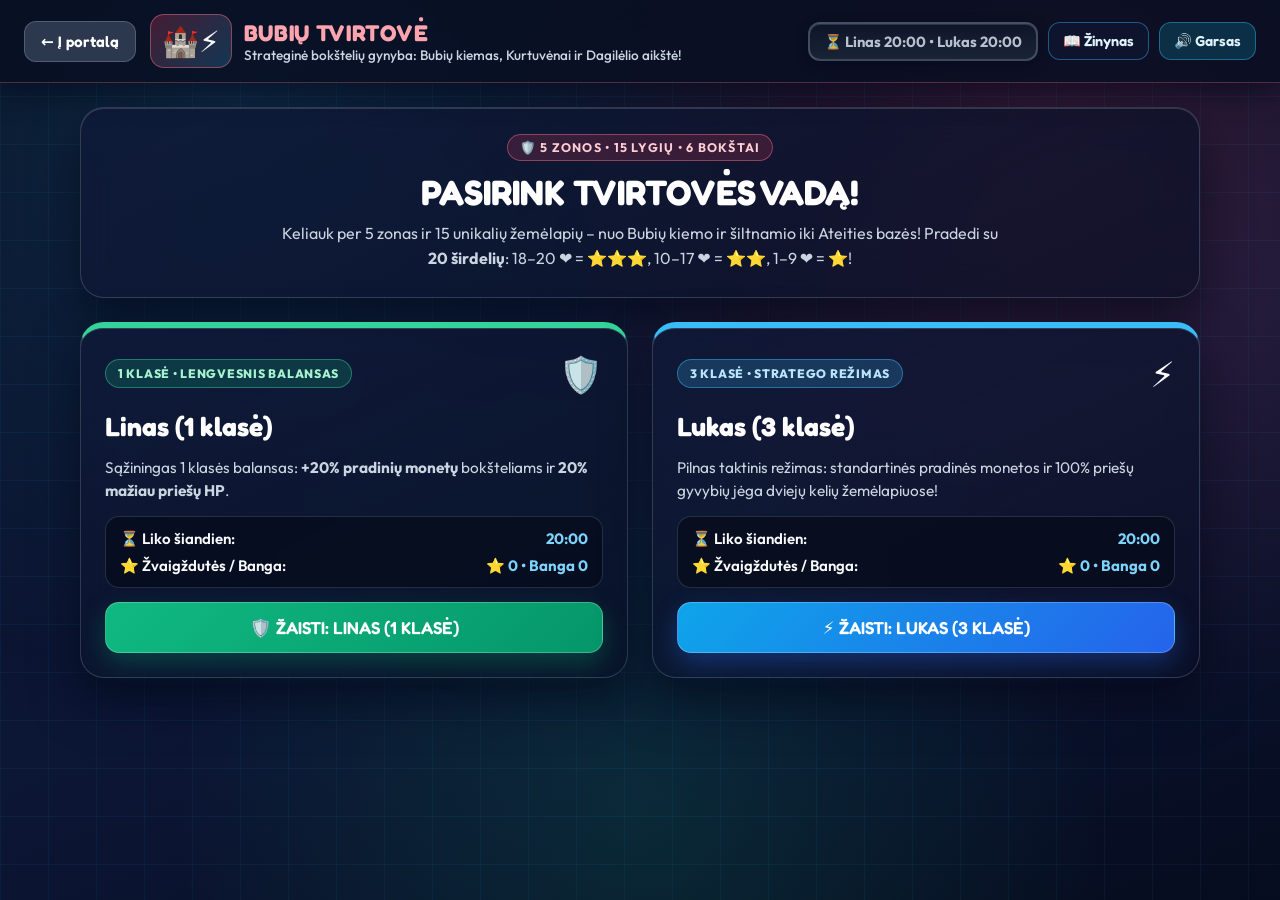
==== commit 21d00737: "Overhaul all 5 zone environments to vibrant illustrated landscapes with clear bonus zones" ====
--- a/games/gynyba/index.html
+++ b/games/gynyba/index.html
@@ -15,7 +15,7 @@
   <link rel="preconnect" href="https://fonts.googleapis.com" />
   <link rel="preconnect" href="https://fonts.gstatic.com" crossorigin />
   <link href="https://fonts.googleapis.com/css2?family=Fredoka:wght@500;600;700&family=Outfit:wght@400;500;600;700;800&display=swap" rel="stylesheet" />
-  <link rel="stylesheet" href="./style.css?v=20261121n" />
+  <link rel="stylesheet" href="./style.css?v=20261121o" />
 </head>
 <body>
   <div class="td-bg-glow" aria-hidden="true"></div>
@@ -236,6 +236,9 @@
             <div id="wave-preview-list" class="wave-preview-list"></div>
           </div>
 
+          <!-- Bonusinės zonos paaiškinimas užvedus pelę arba bakstelėjus -->
+          <div id="bonus-zone-tooltip" class="bonus-zone-tooltip hidden" role="status"></div>
+
           <!-- Kompaktiškas radialinis statybos meniu ant tuščios aikštelės -->
           <div id="pad-build-menu" class="floating-pad-menu hidden" role="dialog" aria-label="Bokštelio statyba">
             <div class="floating-menu-head">
@@ -355,6 +358,7 @@
         <div class="ency-tabs">
           <button id="btn-ency-tab-towers" class="ency-tab-btn active" type="button">🏰 Bokšteliai (6)</button>
           <button id="btn-ency-tab-enemies" class="ency-tab-btn" type="button">👾 Priešai ir Bosai (15)</button>
+          <button id="btn-ency-tab-world" class="ency-tab-btn" type="button">🗺️ Žemėlapis ir bonusai</button>
         </div>
       </div>
       <div id="encyclopedia-content" class="encyclopedia-grid"></div>
@@ -387,6 +391,6 @@
     </div>
   </div>
 
-  <script type="module" src="./js/main.js?v=20261121n"></script>
+  <script type="module" src="./js/main.js?v=20261121o"></script>
 </body>
 </html>
--- a/games/gynyba/style.css
+++ b/games/gynyba/style.css
@@ -907,6 +907,33 @@
   color: #f8fafc;
 }
 
+.bonus-zone-tooltip {
+  position: absolute;
+  z-index: 24;
+  pointer-events: none;
+  max-width: 270px;
+  padding: 10px 13px;
+  border-radius: 13px;
+  background: rgba(15, 23, 42, 0.94);
+  border: 1.5px solid rgba(253, 224, 71, 0.72);
+  color: #f8fafc;
+  box-shadow: 0 12px 28px rgba(2, 6, 23, 0.55);
+  font-size: 0.85rem;
+  line-height: 1.38;
+}
+
+.bonus-zone-tooltip-title {
+  font-family: 'Fredoka', system-ui, sans-serif;
+  font-size: 0.96rem;
+  font-weight: 700;
+  color: #fde047;
+  margin-bottom: 3px;
+}
+
+.bonus-zone-tooltip-desc {
+  color: #e2e8f0;
+}
+
 .wave-preview-list {
   display: flex;
   flex-direction: column;
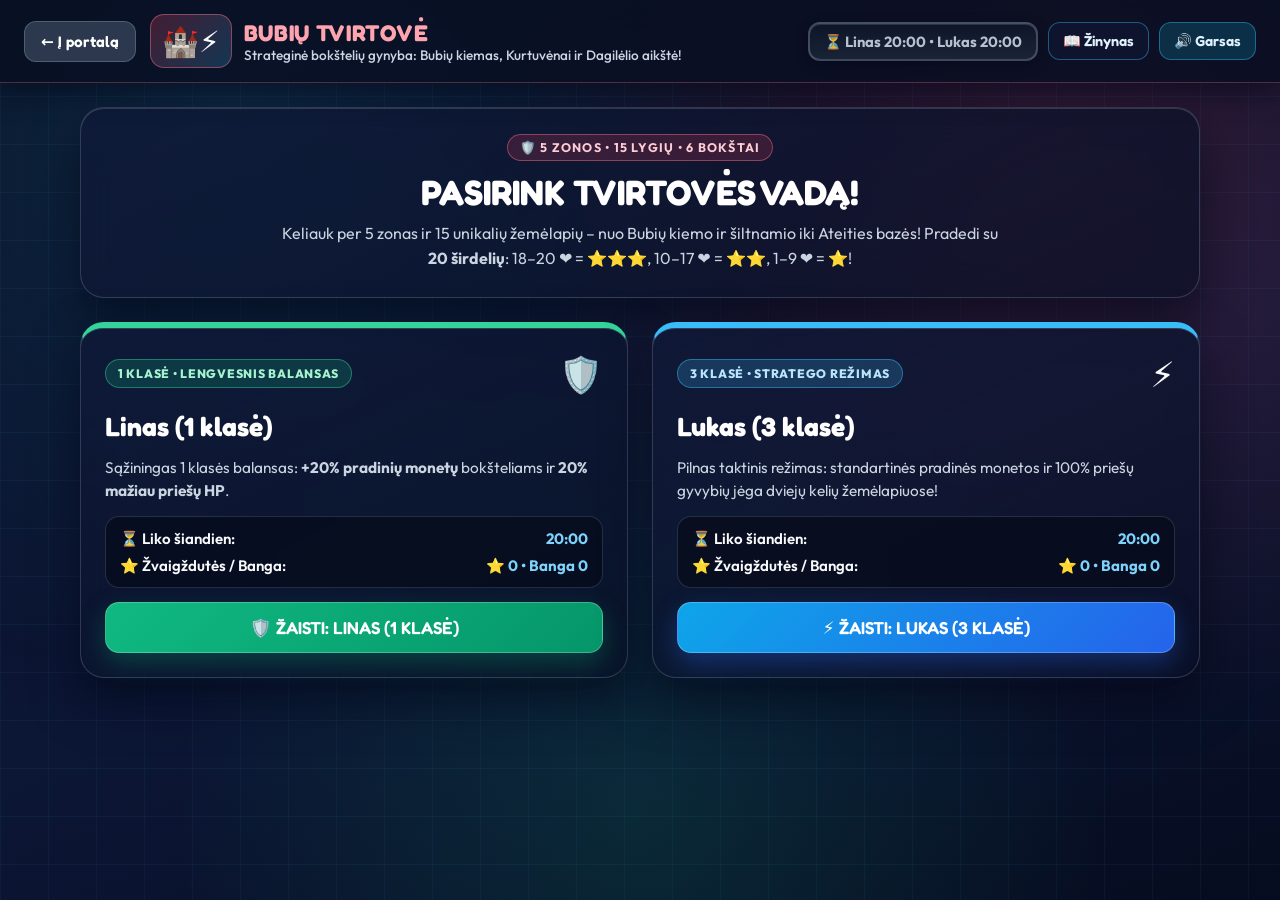
==== commit 6f609c1f: "Pause playtime timer during educational tasks and allow finishing active level on timeout" ====
--- a/games/gynyba/index.html
+++ b/games/gynyba/index.html
@@ -15,7 +15,7 @@
   <link rel="preconnect" href="https://fonts.googleapis.com" />
   <link rel="preconnect" href="https://fonts.gstatic.com" crossorigin />
   <link href="https://fonts.googleapis.com/css2?family=Fredoka:wght@500;600;700&family=Outfit:wght@400;500;600;700;800&display=swap" rel="stylesheet" />
-  <link rel="stylesheet" href="./style.css?v=20261121o" />
+  <link rel="stylesheet" href="./style.css?v=20261121p" />
 </head>
 <body>
   <div class="td-bg-glow" aria-hidden="true"></div>
@@ -391,6 +391,6 @@
     </div>
   </div>
 
-  <script type="module" src="./js/main.js?v=20261121o"></script>
+  <script type="module" src="./js/main.js?v=20261121p"></script>
 </body>
 </html>
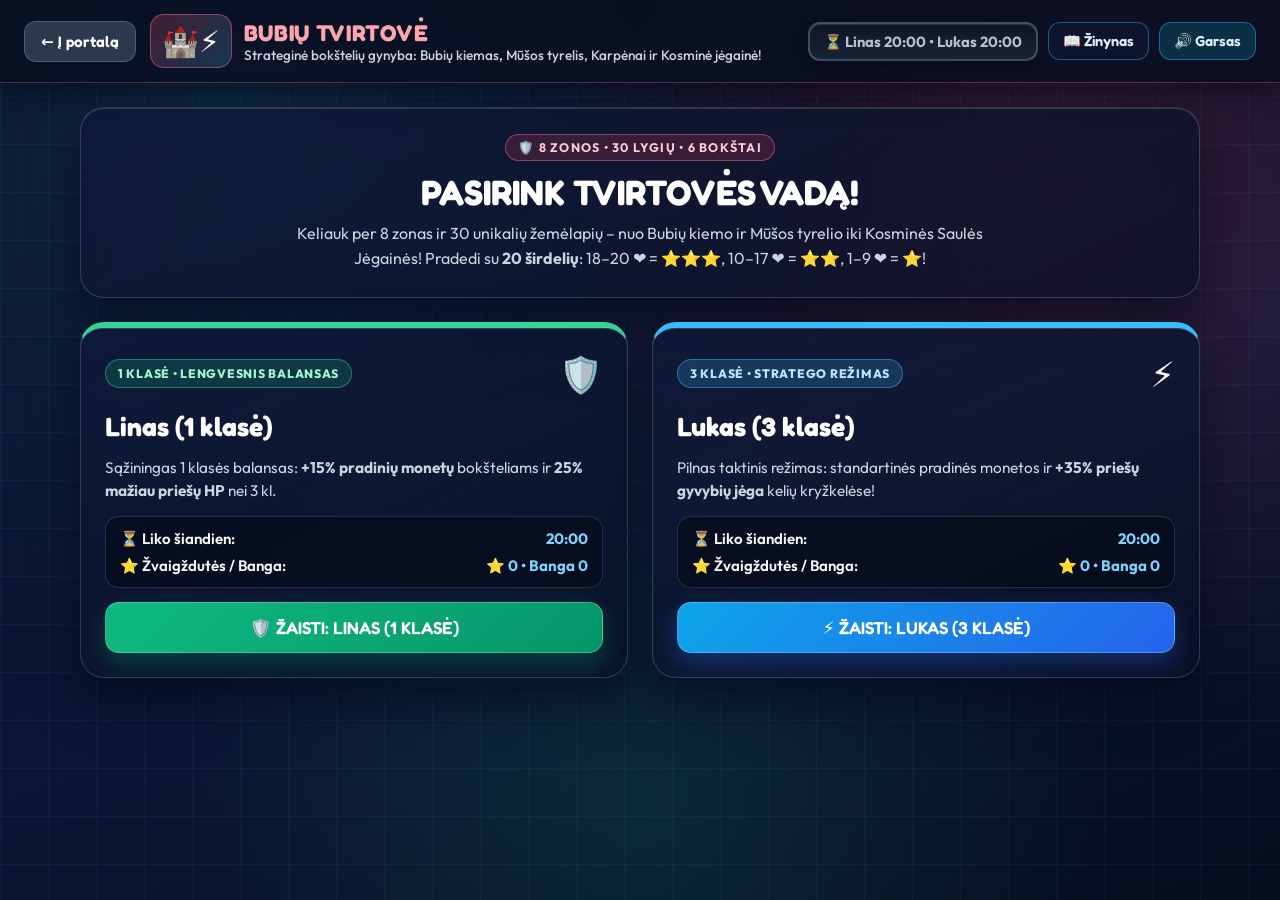
==== commit 817e189d: "Expand Bubiu Tvirtove to 30 levels (3 new zones), add Veteran mode and balance audit" ====
--- a/games/gynyba/index.html
+++ b/games/gynyba/index.html
@@ -15,7 +15,7 @@
   <link rel="preconnect" href="https://fonts.googleapis.com" />
   <link rel="preconnect" href="https://fonts.gstatic.com" crossorigin />
   <link href="https://fonts.googleapis.com/css2?family=Fredoka:wght@500;600;700&family=Outfit:wght@400;500;600;700;800&display=swap" rel="stylesheet" />
-  <link rel="stylesheet" href="./style.css?v=20261121p" />
+  <link rel="stylesheet" href="./style.css?v=20261121r" />
 </head>
 <body>
   <div class="td-bg-glow" aria-hidden="true"></div>
@@ -28,7 +28,7 @@
         <span class="brand-icon" aria-hidden="true">🏰⚡</span>
         <div>
           <h1>BUBIŲ TVIRTOVĖ</h1>
-          <span class="brand-sub">Strateginė bokštelių gynyba: Bubių kiemas, Kurtuvėnai ir Dagilėlio aikštė!</span>
+          <span class="brand-sub">Strateginė bokštelių gynyba: Bubių kiemas, Mūšos tyrelis, Karpėnai ir Kosminė jėgainė!</span>
         </div>
       </div>
     </div>
@@ -58,10 +58,10 @@
     <!-- ==================== 1. PROFILIO PASIRINKIMO EKRANAS ==================== -->
     <section id="screen-profiles" class="profiles-screen">
       <div class="hero-card glass-panel">
-        <span class="hero-kicker">🛡️ 5 ZONOS • 15 LYGIŲ • 6 BOKŠTAI</span>
+        <span class="hero-kicker">🛡️ 8 ZONOS • 30 LYGIŲ • 6 BOKŠTAI</span>
         <h2>PASIRINK TVIRTOVĖS VADĄ!</h2>
         <p class="hero-desc">
-          Keliauk per 5 zonas ir 15 unikalių žemėlapių – nuo Bubių kiemo ir šiltnamio iki Ateities bazės!
+          Keliauk per 8 zonas ir 30 unikalių žemėlapių – nuo Bubių kiemo ir Mūšos tyrelio iki Kosminės Saulės Jėgainės!
           Pradedi su <strong>20 širdelių</strong>: 18–20 ❤️ = ⭐⭐⭐, 10–17 ❤️ = ⭐⭐, 1–9 ❤️ = ⭐!
         </p>
       </div>
@@ -75,7 +75,7 @@
           </div>
           <h3>Linas (1 klasė)</h3>
           <p class="profile-desc">
-            Sąžiningas 1 klasės balansas: <strong>+20% pradinių monetų</strong> bokšteliams ir <strong>20% mažiau priešų HP</strong>.
+            Sąžiningas 1 klasės balansas: <strong>+15% pradinių monetų</strong> bokšteliams ir <strong>25% mažiau priešų HP</strong> nei 3 kl.
           </p>
           <div class="profile-stats">
             <div class="stat-row">
@@ -100,7 +100,7 @@
           </div>
           <h3>Lukas (3 klasė)</h3>
           <p class="profile-desc">
-            Pilnas taktinis režimas: standartinės pradinės monetos ir 100% priešų gyvybių jėga dviejų kelių žemėlapiuose!
+            Pilnas taktinis režimas: standartinės pradinės monetos ir <strong>+35% priešų gyvybių jėga</strong> kelių kryžkelėse!
           </p>
           <div class="profile-stats">
             <div class="stat-row">
@@ -119,19 +119,20 @@
       </div>
     </section>
 
-    <!-- ==================== 2. KAMPANIJOS PASAULIO ŽEMĖLAPIS (15 LYGIŲ) ==================== -->
+    <!-- ==================== 2. KAMPANIJOS PASAULIO ŽEMĖLAPIS (30 LYGIŲ) ==================== -->
     <section id="screen-campaign" class="campaign-screen hidden">
       <div class="campaign-header glass-panel">
         <div>
-          <span class="hero-kicker">🗺️ KAMPANIJOS ŽEMĖLAPIS • 5 ZONOS • 15 LYGIŲ</span>
-          <h2>KELIONĖ NUO BUBIŲ KIEMO IKI ATEITIES BAZĖS</h2>
+          <span class="hero-kicker">🗺️ KAMPANIJOS ŽEMĖLAPIS • 8 ZONOS • 30 LYGIŲ</span>
+          <h2>KELIONĖ NUO BUBIŲ KIEMO IKI KOSMINĖS JĖGAINĖS</h2>
           <p class="campaign-sub">
-            Įveik lygį ir atrakink naują kelio etapą įveikęs <strong>Žinių Vartus</strong>! Kiekvienos zonos 3-iajame lygyje laukia Bosas.
+            Įveik lygį ir atrakink naują etapą per <strong>Žinių Vartus</strong>! Kiekvienoje zonoje laukia Bosas, o įveiktus lygius gali peržaisti 🔥 Veterano režimu!
           </p>
         </div>
         <div class="campaign-summary-pills">
-          <span class="battle-stat">⭐ Žvaigždutės: <strong id="campaign-total-stars">0 / 45</strong></span>
-          <span class="battle-stat">🔓 Atrakinta: <strong id="campaign-unlocked-count">1 / 15</strong></span>
+          <span class="battle-stat">⭐ Žvaigždutės: <strong id="campaign-total-stars">0 / 90</strong></span>
+          <span class="battle-stat">👑 Veteranas: <strong id="campaign-veteran-count">0 / 30</strong></span>
+          <span class="battle-stat">🔓 Atrakinta: <strong id="campaign-unlocked-count">1 / 30</strong></span>
           <button id="btn-open-tech-tree" class="campaign-action-btn tech-btn" type="button">
             🔬 Išradimų medis (<span id="campaign-avail-stars">0</span> ⭐)
           </button>
@@ -139,6 +140,26 @@
             📖 Žinynas
           </button>
         </div>
+      </div>
+
+      <div class="campaign-controls-row glass-panel">
+        <div class="campaign-act-tabs" role="tablist" aria-label="Kampanijos zonos">
+          <button id="btn-camp-tab-1" class="camp-tab-btn active" type="button" role="tab" aria-selected="true">
+            🗺️ 1–4 zonos (1–12 lyg.)
+          </button>
+          <button id="btn-camp-tab-2" class="camp-tab-btn" type="button" role="tab" aria-selected="false">
+            🚀 5–8 zonos (13–30 lyg.)
+          </button>
+        </div>
+        <button
+          id="btn-veteran-toggle"
+          class="veteran-toggle-btn"
+          type="button"
+          aria-pressed="false"
+          title="Įjungus: tik 10 širdelių ir +35% priešų HP jau įveiktuose lygiuose (apdovanojama 👑 ir +1 ⭐)"
+        >
+          🔥 Veterano iššūkis: IŠJUNGTA
+        </button>
       </div>
 
       <div id="campaign-zones-bar" class="campaign-zones-bar"></div>
@@ -149,18 +170,18 @@
             <defs>
               <linearGradient id="campRoadGrad" x1="0" y1="0" x2="1000" y2="0" gradientUnits="userSpaceOnUse">
                 <stop offset="0%" stop-color="#4ade80"/>
-                <stop offset="28%" stop-color="#38bdf8"/>
-                <stop offset="52%" stop-color="#34d399"/>
-                <stop offset="76%" stop-color="#fb7185"/>
-                <stop offset="100%" stop-color="#fbbf24"/>
+                <stop offset="33%" stop-color="#38bdf8"/>
+                <stop offset="66%" stop-color="#2dd4bf"/>
+                <stop offset="100%" stop-color="#a855f7"/>
               </linearGradient>
             </defs>
-            <!-- Zonos foninės sritys -->
-            <rect x="0" y="0" width="225" height="520" fill="rgba(34, 197, 94, 0.08)"/>
-            <rect x="225" y="0" width="215" height="520" fill="rgba(56, 189, 248, 0.08)"/>
-            <rect x="440" y="0" width="210" height="520" fill="rgba(16, 185, 129, 0.08)"/>
-            <rect x="650" y="0" width="185" height="520" fill="rgba(244, 63, 94, 0.08)"/>
-            <rect x="835" y="0" width="165" height="520" fill="rgba(251, 191, 36, 0.09)"/>
+            <!-- Zonos foninės sritys (dinamiškai atnaujinamos pagal 1–4 / 5–8 skirtuką) -->
+            <g id="campaign-zone-rects">
+              <rect x="0" y="0" width="250" height="520" fill="rgba(34, 197, 94, 0.08)"/>
+              <rect x="250" y="0" width="250" height="520" fill="rgba(56, 189, 248, 0.08)"/>
+              <rect x="500" y="0" width="250" height="520" fill="rgba(16, 185, 129, 0.08)"/>
+              <rect x="750" y="0" width="250" height="520" fill="rgba(244, 63, 94, 0.08)"/>
+            </g>
             <path id="campaign-road-shadow" fill="none" stroke="rgba(2, 6, 23, 0.65)" stroke-width="18" stroke-linecap="round" stroke-linejoin="round"/>
             <path id="campaign-road-line" fill="none" stroke="url(#campRoadGrad)" stroke-width="8" stroke-linecap="round" stroke-linejoin="round" stroke-dasharray="14 10"/>
           </svg>
@@ -233,11 +254,25 @@
               <span id="wave-preview-headline">⚠️ Ateina skraidančios širšės!</span>
               <button id="btn-close-wave-preview" class="menu-close-x" type="button" aria-label="Uždaryti">✕</button>
             </div>
+            <div id="wave-preview-warnings" class="wave-preview-warnings hidden"></div>
             <div id="wave-preview-list" class="wave-preview-list"></div>
           </div>
 
           <!-- Bonusinės zonos paaiškinimas užvedus pelę arba bakstelėjus -->
           <div id="bonus-zone-tooltip" class="bonus-zone-tooltip hidden" role="status"></div>
+
+          <!-- Dvifazio Zonos Boso viršutinė HP juosta -->
+          <div id="boss-hp-bar" class="boss-hp-bar hidden" role="status">
+            <div class="boss-hp-head">
+              <span id="boss-hp-name" class="boss-hp-name">👑 Zonos Bosas</span>
+              <span id="boss-hp-phase" class="boss-hp-phase">1 FAZĖ</span>
+              <span id="boss-hp-numbers" class="boss-hp-numbers">2450 / 2450</span>
+            </div>
+            <div class="boss-hp-track">
+              <div id="boss-hp-fill" class="boss-hp-fill"></div>
+              <div class="boss-hp-mid-marker" title="50% – 2-oji fazė"></div>
+            </div>
+          </div>
 
           <!-- Kompaktiškas radialinis statybos meniu ant tuščios aikštelės -->
           <div id="pad-build-menu" class="floating-pad-menu hidden" role="dialog" aria-label="Bokštelio statyba">
@@ -357,7 +392,7 @@
         </div>
         <div class="ency-tabs">
           <button id="btn-ency-tab-towers" class="ency-tab-btn active" type="button">🏰 Bokšteliai (6)</button>
-          <button id="btn-ency-tab-enemies" class="ency-tab-btn" type="button">👾 Priešai ir Bosai (15)</button>
+          <button id="btn-ency-tab-enemies" class="ency-tab-btn" type="button">👾 Priešai ir Bosai (21)</button>
           <button id="btn-ency-tab-world" class="ency-tab-btn" type="button">🗺️ Žemėlapis ir bonusai</button>
         </div>
       </div>
@@ -391,6 +426,6 @@
     </div>
   </div>
 
-  <script type="module" src="./js/main.js?v=20261121p"></script>
+  <script type="module" src="./js/main.js?v=20261121r"></script>
 </body>
 </html>
--- a/games/gynyba/style.css
+++ b/games/gynyba/style.css
@@ -934,6 +934,114 @@
   color: #e2e8f0;
 }
 
+.boss-hp-bar {
+  position: absolute;
+  top: 10px;
+  left: 50%;
+  transform: translateX(-50%);
+  z-index: 22;
+  pointer-events: none;
+  width: min(460px, calc(100% - 28px));
+  padding: 8px 14px 10px;
+  border-radius: 14px;
+  background: linear-gradient(160deg, rgba(69, 10, 10, 0.94), rgba(15, 23, 42, 0.96));
+  border: 2px solid rgba(250, 204, 21, 0.72);
+  box-shadow: 0 12px 28px rgba(2, 6, 23, 0.65), 0 0 18px rgba(239, 68, 68, 0.25);
+  color: #fef2f2;
+}
+
+.boss-hp-bar.is-phase-2 {
+  border-color: #fde047;
+  background: linear-gradient(160deg, rgba(124, 45, 18, 0.96), rgba(69, 10, 10, 0.97));
+  box-shadow: 0 12px 32px rgba(245, 158, 11, 0.45), 0 0 22px rgba(250, 204, 21, 0.35);
+}
+
+.boss-hp-head {
+  display: flex;
+  align-items: center;
+  justify-content: space-between;
+  gap: 8px;
+  margin-bottom: 6px;
+  font-size: 0.85rem;
+}
+
+.boss-hp-name {
+  font-family: 'Fredoka', system-ui, sans-serif;
+  font-weight: 700;
+  color: #fde047;
+  font-size: 0.94rem;
+}
+
+.boss-hp-phase {
+  display: inline-block;
+  padding: 2px 8px;
+  border-radius: 999px;
+  background: rgba(250, 204, 21, 0.18);
+  border: 1px solid rgba(250, 204, 21, 0.55);
+  color: #fef08a;
+  font-size: 0.74rem;
+  font-weight: 700;
+}
+
+.boss-hp-bar.is-phase-2 .boss-hp-phase {
+  background: rgba(239, 68, 68, 0.38);
+  border-color: #fde047;
+  color: #ffffff;
+}
+
+.boss-hp-numbers {
+  font-weight: 700;
+  color: #fecaca;
+  font-size: 0.8rem;
+}
+
+.boss-hp-track {
+  position: relative;
+  height: 12px;
+  border-radius: 999px;
+  background: rgba(2, 6, 23, 0.85);
+  border: 1px solid rgba(255, 255, 255, 0.16);
+  overflow: hidden;
+}
+
+.boss-hp-fill {
+  height: 100%;
+  width: 100%;
+  border-radius: 999px;
+  background: linear-gradient(90deg, #ef4444, #f97316, #facc15);
+  transition: width 0.12s linear;
+}
+
+.boss-hp-bar.is-phase-2 .boss-hp-fill {
+  background: linear-gradient(90deg, #f97316, #facc15, #fef08a);
+}
+
+.boss-hp-mid-marker {
+  position: absolute;
+  top: 0;
+  bottom: 0;
+  left: 50%;
+  width: 2px;
+  background: rgba(255, 255, 255, 0.75);
+}
+
+.wave-preview-warnings {
+  display: flex;
+  flex-wrap: wrap;
+  gap: 6px;
+  margin-bottom: 9px;
+}
+
+.wave-warn-pill {
+  padding: 3px 8px;
+  border-radius: 999px;
+  background: rgba(245, 158, 11, 0.18);
+  border: 1px solid rgba(251, 191, 36, 0.6);
+  color: #fef08a;
+  font-size: 0.76rem;
+  font-weight: 700;
+}
+
 .wave-preview-list {
   display: flex;
   flex-direction: column;
@@ -1073,9 +1181,82 @@
   gap: 10px;
 }
 
+.campaign-controls-row {
+  border-radius: 18px;
+  padding: 12px 16px;
+  display: flex;
+  align-items: center;
+  justify-content: space-between;
+  flex-wrap: wrap;
+  gap: 12px;
+}
+
+.campaign-act-tabs {
+  display: flex;
+  flex-wrap: wrap;
+  gap: 8px;
+}
+
+.camp-tab-btn {
+  min-height: 44px;
+  padding: 9px 16px;
+  border-radius: 12px;
+  border: 1.5px solid rgba(148, 163, 184, 0.3);
+  background: rgba(11, 19, 42, 0.85);
+  color: #cbd5e1;
+  font-family: 'Fredoka', system-ui, sans-serif;
+  font-size: 0.94rem;
+  font-weight: 600;
+  cursor: pointer;
+  transition: transform 0.14s ease, border-color 0.14s ease, background 0.14s ease;
+}
+
+.camp-tab-btn:hover {
+  transform: translateY(-1px);
+  border-color: rgba(56, 189, 248, 0.65);
+}
+
+.camp-tab-btn.active {
+  background: linear-gradient(135deg, #0284c7, #4f46e5);
+  border-color: #7dd3fc;
+  color: #ffffff;
+  box-shadow: 0 8px 20px rgba(56, 189, 248, 0.28);
+}
+
+.veteran-toggle-btn {
+  min-height: 44px;
+  padding: 9px 18px;
+  border-radius: 12px;
+  border: 1.5px solid rgba(251, 146, 60, 0.45);
+  background: rgba(41, 20, 9, 0.72);
+  color: #fed7aa;
+  font-family: 'Fredoka', system-ui, sans-serif;
+  font-size: 0.94rem;
+  font-weight: 700;
+  cursor: pointer;
+  transition: transform 0.14s ease, box-shadow 0.14s ease, background 0.14s ease, border-color 0.14s ease;
+}
+
+.veteran-toggle-btn:hover:not(:disabled) {
+  transform: translateY(-1px);
+  border-color: #fb923c;
+}
+
+.veteran-toggle-btn:disabled {
+  opacity: 0.48;
+  cursor: not-allowed;
+}
+
+.veteran-toggle-btn.is-active {
+  background: linear-gradient(135deg, #ea580c, #b91c1c);
+  border-color: #fde047;
+  color: #ffffff;
+  box-shadow: 0 0 22px rgba(249, 115, 22, 0.55);
+}
+
 .campaign-zones-bar {
   display: grid;
-  grid-template-columns: repeat(5, minmax(0, 1fr));
+  grid-template-columns: repeat(4, minmax(0, 1fr));
   gap: 10px;
 }
 
@@ -1109,18 +1290,29 @@
 .campaign-journey-map {
   position: relative;
   width: 100%;
-  min-width: 780px;
-  height: 490px;
+  min-width: 820px;
+  height: 500px;
   border-radius: 18px;
   overflow: hidden;
   border: 1.5px solid rgba(56, 189, 248, 0.3);
   background:
     radial-gradient(circle at 12% 72%, rgba(34, 197, 94, 0.2), transparent 36%),
-    radial-gradient(circle at 36% 52%, rgba(56, 189, 248, 0.2), transparent 36%),
-    radial-gradient(circle at 58% 42%, rgba(16, 185, 129, 0.2), transparent 36%),
-    radial-gradient(circle at 78% 48%, rgba(244, 63, 94, 0.2), transparent 34%),
-    radial-gradient(circle at 92% 30%, rgba(251, 191, 36, 0.22), transparent 34%),
+    radial-gradient(circle at 38% 48%, rgba(56, 189, 248, 0.2), transparent 36%),
+    radial-gradient(circle at 64% 42%, rgba(16, 185, 129, 0.2), transparent 36%),
+    radial-gradient(circle at 88% 48%, rgba(244, 63, 94, 0.22), transparent 36%),
     linear-gradient(155deg, #071024 0%, #0b1938 100%);
+}
+
+.campaign-journey-map.is-act-2 {
+  min-width: 1060px;
+  height: 530px;
+  border-color: rgba(168, 85, 247, 0.42);
+  background:
+    radial-gradient(circle at 10% 52%, rgba(251, 191, 36, 0.2), transparent 30%),
+    radial-gradient(circle at 36% 52%, rgba(45, 212, 191, 0.2), transparent 32%),
+    radial-gradient(circle at 63% 48%, rgba(56, 189, 248, 0.22), transparent 32%),
+    radial-gradient(circle at 88% 36%, rgba(168, 85, 247, 0.26), transparent 34%),
+    linear-gradient(155deg, #060a1e 0%, #110d30 100%);
 }
 
 .campaign-svg-road {
@@ -1139,9 +1331,9 @@
 .campaign-node {
   position: absolute;
   transform: translate(-50%, -50%);
-  width: 76px;
-  padding: 6px 5px;
-  border-radius: 14px;
+  width: 70px;
+  padding: 5px 4px;
+  border-radius: 13px;
   border: 2px solid rgba(148, 163, 184, 0.45);
   background: rgba(9, 15, 36, 0.92);
   color: #f8fafc;
@@ -1166,6 +1358,24 @@
 
 .campaign-node.is-beaten {
   border-color: #4ade80;
+}
+
+.campaign-node.is-veteran-ready {
+  border-color: #f97316 !important;
+  box-shadow: 0 0 20px rgba(249, 115, 22, 0.65), 0 10px 22px rgba(2, 6, 23, 0.78);
+}
+
+.campaign-node.is-veteran-cleared {
+  box-shadow: 0 0 18px rgba(250, 204, 21, 0.42), 0 10px 22px rgba(2, 6, 23, 0.72);
+}
+
+.node-veteran-crown {
+  position: absolute;
+  top: -11px;
+  right: -7px;
+  font-size: 1rem;
+  line-height: 1;
+  filter: drop-shadow(0 2px 4px rgba(0, 0, 0, 0.85));
 }
 
 .campaign-node.is-gate-ready {
@@ -1185,21 +1395,27 @@
 
 .node-num {
   font-family: 'Fredoka', system-ui, sans-serif;
-  font-size: 0.94rem;
+  font-size: 0.9rem;
   font-weight: 700;
   line-height: 1.1;
 }
 
 .node-stars {
-  font-size: 0.72rem;
+  font-size: 0.7rem;
   color: #fde047;
   letter-spacing: 1px;
 }
 
 .node-waves {
-  font-size: 0.66rem;
+  font-size: 0.64rem;
   color: #cbd5e1;
   font-weight: 600;
+}
+
+.zone-active-chip.is-veteran {
+  background: linear-gradient(135deg, rgba(234, 88, 12, 0.9), rgba(185, 28, 28, 0.9));
+  border-color: #fde047;
+  color: #fef08a;
 }
 
 /* ==================== ŽINIŲ VARTŲ MODALAS ==================== */
@@ -1406,6 +1622,23 @@
   }
 }
 
+@media (max-width: 560px) {
+  .campaign-zones-bar {
+    grid-template-columns: 1fr;
+  }
+  .campaign-controls-row {
+    flex-direction: column;
+    align-items: stretch;
+  }
+  .campaign-act-tabs {
+    justify-content: center;
+  }
+  .veteran-toggle-btn {
+    width: 100%;
+    text-align: center;
+  }
+}
+
 .td-legend-bar {
   display: flex;
   flex-wrap: wrap;
